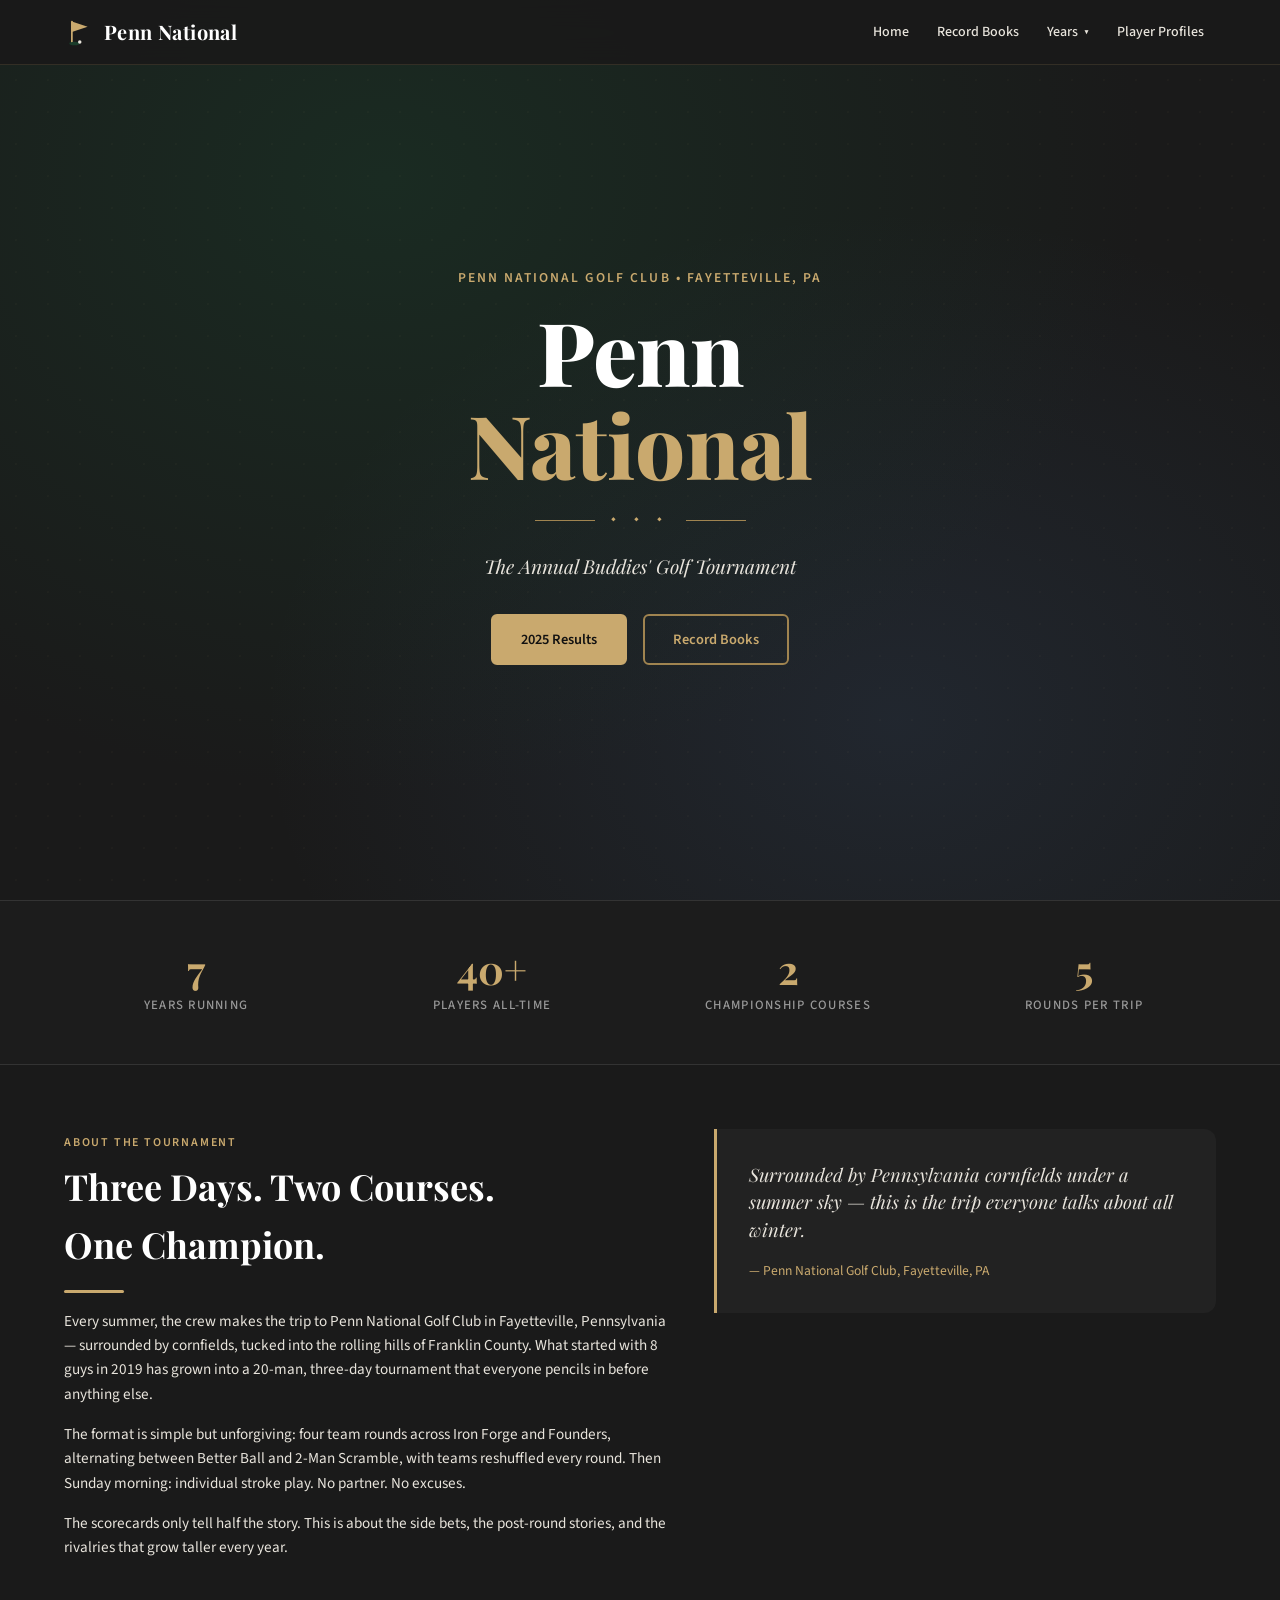
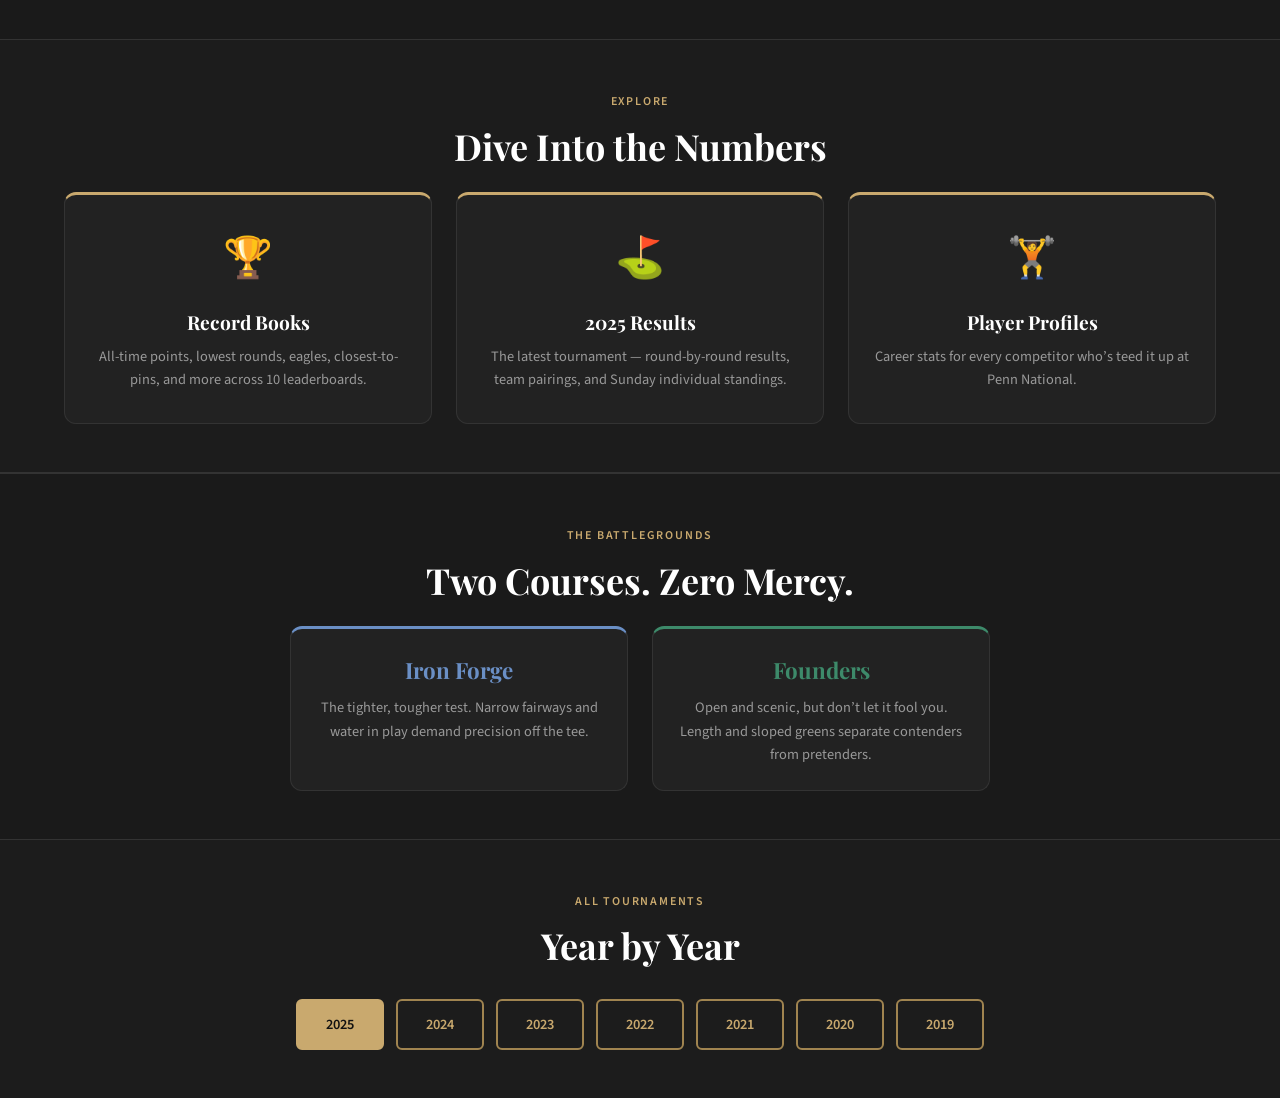
==== golf-tournament/index.html @ bc7e98aa "Initial commit: Penn National Golf Tournament site Complete static site with dark luxury design feat" ====
<!DOCTYPE html>
<html lang="en">
<head>
  <meta charset="UTF-8">
  <meta name="viewport" content="width=device-width, initial-scale=1.0">
  <meta name="description" content="Penn National Golf Tournament — An annual buddies' golf trip at Penn National Golf Club in Fayetteville, PA.">
  <title>Penn National Golf Tournament</title>
  <link rel="stylesheet" href="styles.css">
</head>
<body>

  <div id="nav-placeholder"></div>
  <script src="shared.js"></script>

  <main>

    <!-- ═══ Hero ═══ -->
    <section class="hero" aria-label="Tournament welcome">
      <div class="hero-content">
        <p class="hero-eyebrow">Penn National Golf Club &bull; Fayetteville, PA</p>
        <h1>Penn<br><span>National</span></h1>
        <div class="hero-divider" aria-hidden="true">
          <span class="hero-divider-line"></span>
          <span class="hero-diamond">&#9670; &#9670; &#9670;</span>
          <span class="hero-divider-line"></span>
        </div>
        <p class="hero-tagline">The Annual Buddies' Golf Tournament</p>
        <div class="hero-cta">
          <a href="2025.html" class="btn btn-gold">2025 Results</a>
          <a href="record-books.html" class="btn btn-outline">Record Books</a>
        </div>
      </div>
    </section>

    <!-- ═══ Stats Strip ═══ -->
    <section class="stats-strip" aria-label="Tournament statistics">
      <div class="container">
        <div class="stats-grid">
          <div class="stat-item animate-on-scroll">
            <div class="stat-number">7</div>
            <div class="stat-label">Years Running</div>
          </div>
          <div class="stat-item animate-on-scroll" style="transition-delay:0.1s">
            <div class="stat-number">40+</div>
            <div class="stat-label">Players All-Time</div>
          </div>
          <div class="stat-item animate-on-scroll" style="transition-delay:0.2s">
            <div class="stat-number">2</div>
            <div class="stat-label">Championship Courses</div>
          </div>
          <div class="stat-item animate-on-scroll" style="transition-delay:0.3s">
            <div class="stat-number">5</div>
            <div class="stat-label">Rounds Per Trip</div>
          </div>
        </div>
      </div>
    </section>

    <!-- ═══ About ═══ -->
    <section class="about-section" aria-labelledby="about-heading">
      <div class="container">
        <div class="about-inner animate-on-scroll">
          <div class="about-body">
            <span class="section-label">About the Tournament</span>
            <h2 class="section-title" id="about-heading">Three Days. Two Courses.<br>One Champion.</h2>
            <div class="gold-rule"></div>
            <p>
              Every summer, the crew makes the trip to Penn National Golf Club in Fayetteville,
              Pennsylvania &mdash; surrounded by cornfields, tucked into the rolling hills of Franklin County.
              What started with 8 guys in 2019 has grown into a 20-man, three-day tournament that
              everyone pencils in before anything else.
            </p>
            <p>
              The format is simple but unforgiving: four team rounds across Iron Forge and Founders,
              alternating between Better Ball and 2-Man Scramble, with teams reshuffled every round.
              Then Sunday morning: individual stroke play. No partner. No excuses.
            </p>
            <p>
              The scorecards only tell half the story. This is about the side bets, the post-round
              stories, and the rivalries that grow taller every year.
            </p>
          </div>
          <div class="about-visual">
            <div class="pull-quote">
              <blockquote>
                Surrounded by Pennsylvania cornfields under a summer sky &mdash; this is the trip everyone talks about all winter.
              </blockquote>
              <cite>&#8212; Penn National Golf Club, Fayetteville, PA</cite>
            </div>
          </div>
        </div>
      </div>
    </section>

    <!-- ═══ Quick Links ═══ -->
    <section class="section" style="background:var(--dark-1);border-top:1px solid var(--dark-4);border-bottom:1px solid var(--dark-4)">
      <div class="container" style="text-align:center">
        <span class="section-label">Explore</span>
        <h2 class="section-title">Dive Into the Numbers</h2>
        <div class="feature-grid">
          <a href="record-books.html" class="feature-card" style="text-decoration:none;color:inherit">
            <div class="feature-card-icon">&#127942;</div>
            <h3>Record Books</h3>
            <p>All-time points, lowest rounds, eagles, closest-to-pins, and more across 10 leaderboards.</p>
          </a>
          <a href="2025.html" class="feature-card" style="text-decoration:none;color:inherit">
            <div class="feature-card-icon">&#9971;</div>
            <h3>2025 Results</h3>
            <p>The latest tournament &mdash; round-by-round results, team pairings, and Sunday individual standings.</p>
          </a>
          <a href="players.html" class="feature-card" style="text-decoration:none;color:inherit">
            <div class="feature-card-icon">&#127947;</div>
            <h3>Player Profiles</h3>
            <p>Career stats for every competitor who&rsquo;s teed it up at Penn National.</p>
          </a>
        </div>
      </div>
    </section>

    <!-- ═══ Courses ═══ -->
    <section class="section">
      <div class="container" style="text-align:center">
        <span class="section-label">The Battlegrounds</span>
        <h2 class="section-title">Two Courses. Zero Mercy.</h2>
        <div class="feature-grid" style="max-width:700px;margin:0 auto">
          <div class="card animate-on-scroll" style="border-top:3px solid var(--iron-forge-light);text-align:center">
            <h3 style="font-family:var(--font-display);font-size:1.4rem;color:var(--iron-forge-light);margin-bottom:0.5rem">Iron Forge</h3>
            <p style="color:var(--gray);font-size:0.9rem">The tighter, tougher test. Narrow fairways and water in play demand precision off the tee.</p>
          </div>
          <div class="card animate-on-scroll" style="transition-delay:0.1s;border-top:3px solid var(--founders-light);text-align:center">
            <h3 style="font-family:var(--font-display);font-size:1.4rem;color:var(--founders-light);margin-bottom:0.5rem">Founders</h3>
            <p style="color:var(--gray);font-size:0.9rem">Open and scenic, but don&rsquo;t let it fool you. Length and sloped greens separate contenders from pretenders.</p>
          </div>
        </div>
      </div>
    </section>

    <!-- ═══ Past Years ═══ -->
    <section class="section" style="background:var(--dark-1);border-top:1px solid var(--dark-4)">
      <div class="container" style="text-align:center">
        <span class="section-label">All Tournaments</span>
        <h2 class="section-title">Year by Year</h2>
        <div style="display:flex;flex-wrap:wrap;gap:0.75rem;justify-content:center;margin-top:1.5rem">
          <a href="2025.html" class="btn btn-gold">2025</a>
          <a href="2024.html" class="btn btn-outline">2024</a>
          <a href="2023.html" class="btn btn-outline">2023</a>
          <a href="2022.html" class="btn btn-outline">2022</a>
          <a href="2021.html" class="btn btn-outline">2021</a>
          <a href="2020.html" class="btn btn-outline">2020</a>
          <a href="2019.html" class="btn btn-outline">2019</a>
        </div>
      </div>
    </section>

  </main>

  <div id="footer-placeholder"></div>

</body>
</html>
---- golf-tournament/styles.css ----
/* ═══════════════════════════════════════════════════════════════════════════
   Penn National Golf Tournament — styles.css
   Design: Sports leaderboard meets poker night energy
   ═══════════════════════════════════════════════════════════════════════════ */

/* ── Google Fonts ─────────────────────────────────────────────────────────── */
@import url('https://fonts.googleapis.com/css2?family=Playfair+Display:ital,wght@0,400;0,600;0,700;0,800;1,400&family=Source+Sans+3:wght@300;400;500;600;700&display=swap');

/* ── CSS Custom Properties ────────────────────────────────────────────────── */
:root {
  /* Base palette */
  --black:         #111111;
  --dark-bg:       #1a1a1a;
  --dark-1:        #1c1c1c;
  --dark-2:        #222222;
  --dark-3:        #2a2a2a;
  --dark-4:        #333333;
  --dark-green:    #1a3c2a;
  --green-accent:  #2d5a3f;

  /* Gold / Amber accent */
  --gold:          #c9a96e;
  --gold-bright:   #dbbf8a;
  --gold-dim:      #a08450;
  --gold-pale:     #f0e4cc;

  /* Course colors */
  --founders:      #2d6a4f;
  --founders-light:#3d8a6a;
  --iron-forge:    #4a6fa5;
  --iron-forge-light:#6a8fc5;

  /* Text */
  --white:         #ffffff;
  --off-white:     #e8e4dc;
  --gray:          #999999;
  --gray-mid:      #777777;
  --gray-dark:     #555555;

  /* Rank badges */
  --rank-gold:     linear-gradient(135deg, #d4a437, #f5d575, #c9a96e);
  --rank-silver:   linear-gradient(135deg, #a0a0a0, #d0d0d0, #b0b0b0);
  --rank-bronze:   linear-gradient(135deg, #a0623a, #cd7f32, #b8733a);

  /* Scores */
  --score-good:    #4ade80;
  --score-bad:     #f87171;
  --score-even:    #facc15;

  /* Typography */
  --font-display:  'Playfair Display', Georgia, serif;
  --font-body:     'Source Sans 3', 'Source Sans Pro', system-ui, sans-serif;

  /* Layout */
  --max-width:     1200px;
  --radius:        6px;
  --radius-lg:     12px;
}

/* ── Reset & Base ─────────────────────────────────────────────────────────── */
*, *::before, *::after { box-sizing: border-box; margin: 0; padding: 0; }

html {
  scroll-behavior: smooth;
  -webkit-font-smoothing: antialiased;
  -moz-osx-font-smoothing: grayscale;
}

body {
  font-family: var(--font-body);
  font-weight: 400;
  font-size: 16px;
  line-height: 1.6;
  color: var(--off-white);
  background: var(--dark-bg);
}

a { color: var(--gold); text-decoration: none; transition: color 0.2s; }
a:hover { color: var(--gold-bright); }

img { max-width: 100%; display: block; }

/* ── Layout ───────────────────────────────────────────────────────────────── */
.container {
  max-width: var(--max-width);
  margin: 0 auto;
  padding: 0 1.5rem;
}

main { min-height: 100vh; }

/* ── Navigation ───────────────────────────────────────────────────────────── */
#site-header {
  position: fixed;
  top: 0; left: 0; right: 0;
  z-index: 1000;
  background: rgba(26, 26, 26, 0.95);
  backdrop-filter: blur(16px);
  -webkit-backdrop-filter: blur(16px);
  border-bottom: 1px solid rgba(201, 169, 110, 0.15);
  transition: background 0.3s, border-color 0.3s;
}

.nav-inner {
  max-width: var(--max-width);
  margin: 0 auto;
  padding: 0 1.5rem;
  display: flex;
  align-items: center;
  justify-content: space-between;
  height: 64px;
}

.nav-brand {
  display: flex;
  align-items: center;
  gap: 0.75rem;
  color: var(--white);
  text-decoration: none;
  font-family: var(--font-display);
  font-weight: 700;
  font-size: 1.25rem;
  letter-spacing: 0.02em;
}

.nav-brand-flag {
  width: 28px;
  height: 28px;
  flex-shrink: 0;
}

.nav-links {
  display: flex;
  align-items: center;
  gap: 0.25rem;
}

.nav-links a {
  color: var(--off-white);
  font-size: 0.875rem;
  font-weight: 500;
  padding: 0.5rem 0.75rem;
  border-radius: var(--radius);
  transition: color 0.2s, background 0.2s;
  white-space: nowrap;
}

.nav-links a:hover,
.nav-links a.active {
  color: var(--gold);
  background: rgba(201, 169, 110, 0.08);
}

/* Year dropdown */
.nav-dropdown {
  position: relative;
}

.nav-dropdown-btn {
  background: none;
  border: none;
  color: var(--off-white);
  font-family: var(--font-body);
  font-size: 0.875rem;
  font-weight: 500;
  padding: 0.5rem 0.75rem;
  border-radius: var(--radius);
  cursor: pointer;
  transition: color 0.2s, background 0.2s;
  display: flex;
  align-items: center;
  gap: 0.35rem;
}

.nav-dropdown-btn:hover,
.nav-dropdown.open .nav-dropdown-btn {
  color: var(--gold);
  background: rgba(201, 169, 110, 0.08);
}

.nav-dropdown-arrow {
  font-size: 0.6em;
  transition: transform 0.2s;
}

.nav-dropdown.open .nav-dropdown-arrow {
  transform: rotate(180deg);
}

.nav-dropdown-menu {
  display: none;
  position: absolute;
  top: calc(100% + 4px);
  left: 0;
  background: var(--dark-2);
  border: 1px solid rgba(201, 169, 110, 0.15);
  border-radius: var(--radius);
  padding: 0.25rem;
  min-width: 120px;
  box-shadow: 0 8px 24px rgba(0, 0, 0, 0.4);
}

.nav-dropdown.open .nav-dropdown-menu {
  display: block;
}

.nav-dropdown-menu a {
  display: block;
  padding: 0.4rem 0.75rem;
  font-size: 0.85rem;
  border-radius: 4px;
  color: var(--off-white);
}

.nav-dropdown-menu a:hover {
  background: rgba(201, 169, 110, 0.1);
  color: var(--gold);
}

/* Mobile hamburger */
.nav-toggle {
  display: none;
  background: none;
  border: none;
  color: var(--off-white);
  font-size: 1.5rem;
  cursor: pointer;
  padding: 0.25rem;
}

/* ── Footer ───────────────────────────────────────────────────────────────── */
#site-footer {
  background: var(--dark-1);
  border-top: 1px solid rgba(201, 169, 110, 0.12);
  padding: 2rem 0;
  text-align: center;
  color: var(--gray);
  font-size: 0.85rem;
}

/* ── Page Header ──────────────────────────────────────────────────────────── */
.page-header {
  padding: 7rem 0 3rem;
  background: linear-gradient(180deg, var(--dark-green) 0%, var(--dark-bg) 100%);
  text-align: center;
}

.page-header .section-label {
  color: var(--gold);
  font-family: var(--font-body);
  font-size: 0.8rem;
  font-weight: 600;
  text-transform: uppercase;
  letter-spacing: 0.15em;
  margin-bottom: 0.5rem;
  display: block;
}

.page-header h1 {
  font-family: var(--font-display);
  font-size: clamp(2rem, 5vw, 3rem);
  font-weight: 700;
  color: var(--white);
  margin-bottom: 0.5rem;
}

.page-header .page-subtitle {
  color: var(--gray);
  font-size: 1rem;
}

/* ── Section Utilities ────────────────────────────────────────────────────── */
.section-label {
  color: var(--gold);
  font-family: var(--font-body);
  font-size: 0.75rem;
  font-weight: 600;
  text-transform: uppercase;
  letter-spacing: 0.15em;
}

.section-title {
  font-family: var(--font-display);
  font-size: clamp(1.5rem, 3vw, 2.25rem);
  font-weight: 700;
  color: var(--white);
  margin: 0.25rem 0 1rem;
}

.gold-rule {
  width: 60px;
  height: 3px;
  background: var(--gold);
  margin: 1rem 0;
  border-radius: 2px;
}

/* ── Tabs ─────────────────────────────────────────────────────────────────── */
.tab-bar {
  display: flex;
  gap: 0.25rem;
  overflow-x: auto;
  padding-bottom: 0.5rem;
  margin-bottom: 2rem;
  border-bottom: 1px solid var(--dark-4);
  -webkit-overflow-scrolling: touch;
}

.tab-btn {
  background: none;
  border: none;
  color: var(--gray);
  font-family: var(--font-body);
  font-size: 0.85rem;
  font-weight: 500;
  padding: 0.6rem 1rem;
  border-radius: var(--radius) var(--radius) 0 0;
  cursor: pointer;
  white-space: nowrap;
  border-bottom: 2px solid transparent;
  transition: color 0.2s, border-color 0.2s, background 0.2s;
}

.tab-btn:hover {
  color: var(--off-white);
  background: rgba(255, 255, 255, 0.03);
}

.tab-btn.active {
  color: var(--gold);
  border-bottom-color: var(--gold);
  background: rgba(201, 169, 110, 0.06);
}

.tab-panel { display: none; }
.tab-panel.active { display: block; }

/* ── Round Tabs (year pages) ──────────────────────────────────────────────── */
.round-tabs {
  display: flex;
  gap: 0.5rem;
  flex-wrap: wrap;
  margin-bottom: 1.5rem;
}

.round-tab-btn {
  background: var(--dark-3);
  border: 1px solid var(--dark-4);
  color: var(--off-white);
  font-family: var(--font-body);
  font-size: 0.8rem;
  font-weight: 500;
  padding: 0.5rem 1rem;
  border-radius: var(--radius);
  cursor: pointer;
  transition: all 0.2s;
}

.round-tab-btn:hover {
  border-color: var(--gold-dim);
  color: var(--gold);
}

.round-tab-btn.active {
  background: var(--gold);
  color: var(--black);
  border-color: var(--gold);
  font-weight: 600;
}

.round-panel { display: none; }
.round-panel.active { display: block; }

/* ── Data Tables ──────────────────────────────────────────────────────────── */
.data-table-wrap {
  overflow-x: auto;
  -webkit-overflow-scrolling: touch;
  margin-bottom: 2rem;
  border-radius: var(--radius-lg);
  border: 1px solid var(--dark-4);
}

.data-table {
  width: 100%;
  border-collapse: collapse;
  font-size: 0.9rem;
}

.data-table thead {
  background: var(--dark-3);
  position: sticky;
  top: 0;
  z-index: 2;
}

.data-table th {
  padding: 0.75rem 1rem;
  text-align: left;
  font-weight: 600;
  font-size: 0.75rem;
  text-transform: uppercase;
  letter-spacing: 0.08em;
  color: var(--gold);
  border-bottom: 2px solid var(--gold-dim);
  white-space: nowrap;
  cursor: default;
}

.data-table th.sortable {
  cursor: pointer;
  user-select: none;
}

.data-table th.sortable:hover {
  color: var(--gold-bright);
}

.data-table th .sort-arrow {
  margin-left: 0.25rem;
  font-size: 0.65em;
  opacity: 0.4;
}

.data-table th.sort-asc .sort-arrow,
.data-table th.sort-desc .sort-arrow {
  opacity: 1;
}

.data-table td {
  padding: 0.6rem 1rem;
  border-bottom: 1px solid rgba(255, 255, 255, 0.04);
  white-space: nowrap;
}

.data-table tbody tr {
  transition: background 0.15s;
}

.data-table tbody tr:hover {
  background: rgba(201, 169, 110, 0.04);
}

.data-table tbody tr:nth-child(even) {
  background: rgba(255, 255, 255, 0.015);
}

.data-table tbody tr:nth-child(even):hover {
  background: rgba(201, 169, 110, 0.06);
}

/* Right-align numeric columns */
.data-table .col-num {
  text-align: right;
  font-variant-numeric: tabular-nums;
}

/* ── Rank Badges ──────────────────────────────────────────────────────────── */
.rank-badge {
  display: inline-flex;
  align-items: center;
  justify-content: center;
  width: 28px;
  height: 28px;
  border-radius: 50%;
  font-size: 0.75rem;
  font-weight: 700;
  color: var(--black);
}

.rank-1 { background: var(--rank-gold); }
.rank-2 { background: var(--rank-silver); }
.rank-3 { background: var(--rank-bronze); color: var(--white); }

.rank-other {
  background: var(--dark-4);
  color: var(--gray);
  font-weight: 500;
}

/* ── Score Colors ─────────────────────────────────────────────────────────── */
.score-good { color: var(--score-good); font-weight: 600; }
.score-bad  { color: var(--score-bad); }
.score-even { color: var(--score-even); }

/* ── Place Badges ─────────────────────────────────────────────────────────── */
.place-badge {
  display: inline-block;
  padding: 0.15rem 0.5rem;
  border-radius: 3px;
  font-size: 0.75rem;
  font-weight: 700;
}

.place-1st { background: rgba(212, 164, 55, 0.2); color: #f5d575; }
.place-2nd { background: rgba(160, 160, 160, 0.2); color: #d0d0d0; }
.place-3rd { background: rgba(205, 127, 50, 0.2); color: #cd7f32; }
.place-other { color: var(--gray); font-weight: 400; }

/* ── Course Badges ────────────────────────────────────────────────────────── */
.course-badge {
  display: inline-block;
  padding: 0.15rem 0.5rem;
  border-radius: 3px;
  font-size: 0.7rem;
  font-weight: 600;
  text-transform: uppercase;
  letter-spacing: 0.05em;
}

.course-founders {
  background: rgba(45, 106, 79, 0.2);
  color: var(--founders-light);
}

.course-forge {
  background: rgba(74, 111, 165, 0.2);
  color: var(--iron-forge-light);
}

/* ── Record Book Leaderboard List ─────────────────────────────────────────── */
.record-list {
  list-style: none;
  counter-reset: record-rank;
}

.record-list li {
  counter-increment: record-rank;
  display: flex;
  align-items: center;
  gap: 1rem;
  padding: 0.65rem 1rem;
  border-bottom: 1px solid rgba(255, 255, 255, 0.04);
  font-size: 0.9rem;
  transition: background 0.15s;
}

.record-list li:hover {
  background: rgba(201, 169, 110, 0.04);
}

.record-list li::before {
  content: counter(record-rank);
  display: inline-flex;
  align-items: center;
  justify-content: center;
  width: 28px;
  height: 28px;
  border-radius: 50%;
  font-size: 0.75rem;
  font-weight: 700;
  flex-shrink: 0;
  background: var(--dark-4);
  color: var(--gray);
}

.record-list li:nth-child(1)::before { background: var(--rank-gold); color: var(--black); }
.record-list li:nth-child(2)::before { background: var(--rank-silver); color: var(--black); }
.record-list li:nth-child(3)::before { background: var(--rank-bronze); color: var(--white); }

.record-list .record-score {
  font-family: var(--font-display);
  font-weight: 700;
  font-size: 1.1rem;
  color: var(--gold);
  min-width: 40px;
}

.record-list .record-detail {
  color: var(--gray);
  font-size: 0.82rem;
}

/* ── Cards ────────────────────────────────────────────────────────────────── */
.card {
  background: var(--dark-2);
  border: 1px solid var(--dark-4);
  border-radius: var(--radius-lg);
  padding: 1.5rem;
  transition: border-color 0.2s, transform 0.2s, box-shadow 0.2s;
}

.card:hover {
  border-color: rgba(201, 169, 110, 0.25);
  transform: translateY(-2px);
  box-shadow: 0 8px 24px rgba(0, 0, 0, 0.3);
}

/* ── Player Cards ─────────────────────────────────────────────────────────── */
.player-grid {
  display: grid;
  grid-template-columns: repeat(auto-fill, minmax(300px, 1fr));
  gap: 1.25rem;
}

.player-card {
  background: var(--dark-2);
  border: 1px solid var(--dark-4);
  border-radius: var(--radius-lg);
  overflow: hidden;
  transition: border-color 0.2s, box-shadow 0.2s;
}

.player-card:hover {
  border-color: rgba(201, 169, 110, 0.2);
}

.player-card-header {
  background: var(--dark-3);
  padding: 1rem 1.25rem;
  display: flex;
  align-items: center;
  justify-content: space-between;
  border-bottom: 1px solid var(--dark-4);
}

.player-card-name {
  font-family: var(--font-display);
  font-weight: 700;
  font-size: 1.15rem;
  color: var(--white);
}

.player-card-years {
  font-size: 0.75rem;
  color: var(--gold);
  font-weight: 600;
}

.player-card-stats {
  padding: 1rem 1.25rem;
  display: grid;
  grid-template-columns: 1fr 1fr;
  gap: 0.75rem;
}

.player-stat {
  display: flex;
  flex-direction: column;
}

.player-stat-label {
  font-size: 0.7rem;
  text-transform: uppercase;
  letter-spacing: 0.1em;
  color: var(--gray);
  margin-bottom: 0.15rem;
}

.player-stat-value {
  font-family: var(--font-display);
  font-weight: 700;
  font-size: 1.1rem;
  color: var(--gold);
}

.player-card-detail {
  display: none;
  padding: 0 1.25rem 1.25rem;
  border-top: 1px solid var(--dark-4);
}

.player-card.expanded .player-card-detail {
  display: block;
  padding-top: 1rem;
}

.player-card-toggle {
  display: block;
  width: 100%;
  padding: 0.6rem;
  background: none;
  border: none;
  border-top: 1px solid var(--dark-4);
  color: var(--gold);
  font-family: var(--font-body);
  font-size: 0.8rem;
  font-weight: 500;
  cursor: pointer;
  transition: background 0.2s;
}

.player-card-toggle:hover {
  background: rgba(201, 169, 110, 0.06);
}

/* ── Closest-to-Pin / Awards Section ──────────────────────────────────────── */
.awards-section {
  margin-top: 2rem;
}

.awards-grid {
  display: grid;
  grid-template-columns: repeat(auto-fill, minmax(280px, 1fr));
  gap: 1rem;
}

.award-card {
  background: var(--dark-3);
  border: 1px solid var(--dark-4);
  border-radius: var(--radius);
  padding: 1rem 1.25rem;
  border-left: 3px solid var(--gold);
}

.award-card-label {
  font-size: 0.72rem;
  text-transform: uppercase;
  letter-spacing: 0.1em;
  color: var(--gray);
  margin-bottom: 0.25rem;
}

.award-card-winner {
  font-family: var(--font-display);
  font-weight: 700;
  font-size: 1.1rem;
  color: var(--white);
}

/* ── Team Lineups ─────────────────────────────────────────────────────────── */
.lineup-table {
  font-size: 0.82rem;
}

.lineup-table th {
  font-size: 0.7rem;
}

.lineup-table td {
  padding: 0.5rem 0.75rem;
}

/* ── Section Spacing ──────────────────────────────────────────────────────── */
.section {
  padding: 3rem 0;
}

.section + .section {
  border-top: 1px solid var(--dark-4);
}

/* ── Round Info Header ────────────────────────────────────────────────────── */
.round-info {
  display: flex;
  flex-wrap: wrap;
  gap: 0.75rem;
  align-items: center;
  margin-bottom: 1.5rem;
  padding: 1rem 1.25rem;
  background: var(--dark-3);
  border-radius: var(--radius);
  border-left: 3px solid var(--gold);
}

.round-info-item {
  font-size: 0.85rem;
  color: var(--off-white);
}

.round-info-item strong {
  color: var(--gold);
}

.round-info-divider {
  color: var(--dark-4);
}

/* ── Hero (index.html) ────────────────────────────────────────────────────── */
.hero {
  min-height: 100vh;
  display: flex;
  align-items: center;
  justify-content: center;
  text-align: center;
  padding: 6rem 2rem 4rem;
  background:
    radial-gradient(ellipse at 30% 20%, rgba(26, 60, 42, 0.5) 0%, transparent 60%),
    radial-gradient(ellipse at 70% 80%, rgba(74, 111, 165, 0.15) 0%, transparent 50%),
    var(--dark-bg);
  position: relative;
}

.hero::before {
  content: '';
  position: absolute;
  inset: 0;
  background: radial-gradient(circle, rgba(201, 169, 110, 0.03) 1px, transparent 1px);
  background-size: 32px 32px;
  pointer-events: none;
}

.hero-content {
  position: relative;
  z-index: 1;
  max-width: 700px;
}

.hero-eyebrow {
  color: var(--gold);
  font-size: 0.85rem;
  font-weight: 600;
  text-transform: uppercase;
  letter-spacing: 0.15em;
  margin-bottom: 1rem;
  opacity: 0;
  animation: fadeUp 0.6s 0.1s forwards;
}

.hero h1 {
  font-family: var(--font-display);
  font-size: clamp(3rem, 8vw, 5.5rem);
  font-weight: 800;
  color: var(--white);
  line-height: 1.05;
  margin-bottom: 1rem;
  opacity: 0;
  animation: fadeUp 0.6s 0.25s forwards;
}

.hero h1 span {
  color: var(--gold);
}

.hero-divider {
  display: flex;
  align-items: center;
  justify-content: center;
  gap: 1rem;
  margin: 1.5rem 0;
  opacity: 0;
  animation: fadeUp 0.6s 0.4s forwards;
}

.hero-divider-line {
  width: 60px;
  height: 1px;
  background: var(--gold-dim);
}

.hero-diamond {
  color: var(--gold);
  font-size: 0.5rem;
  letter-spacing: 0.5rem;
}

.hero-tagline {
  font-family: var(--font-display);
  font-style: italic;
  font-size: 1.2rem;
  color: var(--off-white);
  margin-bottom: 2rem;
  opacity: 0;
  animation: fadeUp 0.6s 0.55s forwards;
}

.hero-cta {
  display: flex;
  gap: 1rem;
  justify-content: center;
  flex-wrap: wrap;
  opacity: 0;
  animation: fadeUp 0.6s 0.7s forwards;
}

/* ── Buttons ──────────────────────────────────────────────────────────────── */
.btn {
  display: inline-flex;
  align-items: center;
  justify-content: center;
  padding: 0.75rem 1.75rem;
  font-family: var(--font-body);
  font-size: 0.9rem;
  font-weight: 600;
  border-radius: var(--radius);
  border: 2px solid transparent;
  cursor: pointer;
  transition: all 0.25s;
  text-decoration: none;
}

.btn-gold {
  background: var(--gold);
  color: var(--black);
  border-color: var(--gold);
}

.btn-gold:hover {
  background: var(--gold-bright);
  border-color: var(--gold-bright);
  color: var(--black);
  transform: translateY(-1px);
}

.btn-outline {
  background: transparent;
  color: var(--gold);
  border-color: var(--gold-dim);
}

.btn-outline:hover {
  background: rgba(201, 169, 110, 0.1);
  border-color: var(--gold);
  color: var(--gold-bright);
}

/* ── Stats Strip ──────────────────────────────────────────────────────────── */
.stats-strip {
  background: var(--dark-1);
  border-top: 1px solid var(--dark-4);
  border-bottom: 1px solid var(--dark-4);
  padding: 3rem 0;
}

.stats-grid {
  display: grid;
  grid-template-columns: repeat(4, 1fr);
  gap: 2rem;
  text-align: center;
}

.stat-number {
  font-family: var(--font-display);
  font-size: 2.5rem;
  font-weight: 700;
  color: var(--gold);
  line-height: 1;
}

.stat-label {
  color: var(--gray);
  font-size: 0.8rem;
  font-weight: 500;
  text-transform: uppercase;
  letter-spacing: 0.1em;
  margin-top: 0.4rem;
}

/* ── Feature Cards (index) ────────────────────────────────────────────────── */
.feature-grid {
  display: grid;
  grid-template-columns: repeat(auto-fit, minmax(280px, 1fr));
  gap: 1.5rem;
}

.feature-card {
  background: var(--dark-2);
  border: 1px solid var(--dark-4);
  border-top: 3px solid var(--gold);
  border-radius: var(--radius-lg);
  padding: 2rem 1.5rem;
  text-align: center;
  transition: transform 0.2s, box-shadow 0.2s;
}

.feature-card:hover {
  transform: translateY(-3px);
  box-shadow: 0 8px 24px rgba(0, 0, 0, 0.3);
}

.feature-card-icon {
  font-size: 2.5rem;
  margin-bottom: 1rem;
}

.feature-card h3 {
  font-family: var(--font-display);
  font-size: 1.2rem;
  font-weight: 700;
  color: var(--white);
  margin-bottom: 0.5rem;
}

.feature-card p {
  color: var(--gray);
  font-size: 0.9rem;
}

/* ── About Section ────────────────────────────────────────────────────────── */
.about-section {
  padding: 4rem 0;
}

.about-inner {
  display: grid;
  grid-template-columns: 1.2fr 1fr;
  gap: 3rem;
  align-items: start;
}

.about-body p {
  color: var(--off-white);
  margin-bottom: 1rem;
  font-size: 0.95rem;
}

.pull-quote {
  background: var(--dark-2);
  border-left: 3px solid var(--gold);
  border-radius: 0 var(--radius-lg) var(--radius-lg) 0;
  padding: 2rem;
}

.pull-quote blockquote {
  font-family: var(--font-display);
  font-style: italic;
  font-size: 1.15rem;
  color: var(--off-white);
  line-height: 1.5;
}

.pull-quote cite {
  display: block;
  margin-top: 1rem;
  color: var(--gold);
  font-size: 0.85rem;
  font-style: normal;
}

/* ── Footnotes ────────────────────────────────────────────────────────────── */
.footnote {
  margin-top: 1rem;
  padding: 0.75rem 1rem;
  background: var(--dark-3);
  border-radius: var(--radius);
  font-size: 0.8rem;
  color: var(--gray);
  border-left: 2px solid var(--gold-dim);
}

/* ── Empty State ──────────────────────────────────────────────────────────── */
.empty-state {
  text-align: center;
  padding: 3rem 2rem;
  color: var(--gray);
}

/* ── Sunday Stableford note ───────────────────────────────────────────────── */
.stableford-note {
  color: var(--gray);
  font-size: 0.85rem;
  font-style: italic;
  margin-bottom: 1rem;
}

/* ── Animations ───────────────────────────────────────────────────────────── */
@keyframes fadeUp {
  from { opacity: 0; transform: translateY(20px); }
  to   { opacity: 1; transform: translateY(0); }
}

@keyframes fadeIn {
  from { opacity: 0; }
  to   { opacity: 1; }
}

.animate-on-scroll {
  opacity: 0;
  transform: translateY(20px);
  transition: opacity 0.5s ease, transform 0.5s ease;
}

.animate-on-scroll.visible {
  opacity: 1;
  transform: translateY(0);
}

/* ── Responsive ───────────────────────────────────────────────────────────── */
@media (max-width: 900px) {
  .stats-grid { grid-template-columns: repeat(2, 1fr); }
  .about-inner { grid-template-columns: 1fr; }
  .player-grid { grid-template-columns: repeat(auto-fill, minmax(260px, 1fr)); }
  .awards-grid { grid-template-columns: 1fr; }
}

@media (max-width: 768px) {
  .nav-links {
    display: none;
    position: absolute;
    top: 64px;
    left: 0; right: 0;
    background: var(--dark-2);
    border-bottom: 1px solid var(--dark-4);
    flex-direction: column;
    padding: 0.5rem;
  }

  .nav-links.open {
    display: flex;
  }

  .nav-toggle {
    display: block;
  }

  .nav-dropdown-menu {
    position: static;
    box-shadow: none;
    border: none;
    background: rgba(255, 255, 255, 0.03);
    margin-top: 0.25rem;
  }

  .nav-dropdown.open .nav-dropdown-menu {
    display: block;
  }

  .tab-bar {
    gap: 0;
  }

  .tab-btn {
    font-size: 0.75rem;
    padding: 0.5rem 0.65rem;
  }

  .data-table { font-size: 0.8rem; }
  .data-table th, .data-table td { padding: 0.5rem 0.6rem; }

  .page-header { padding: 6rem 0 2rem; }

  /* Scroll hint shadow on right edge of table wrappers */
  .data-table-wrap {
    position: relative;
  }
  .data-table-wrap::after {
    content: '';
    position: absolute;
    top: 0; right: 0; bottom: 0;
    width: 24px;
    background: linear-gradient(to right, transparent, rgba(26, 26, 26, 0.8));
    pointer-events: none;
    border-radius: 0 var(--radius-lg) var(--radius-lg) 0;
  }

  /* Round info bar: stack on small screens */
  .round-info {
    flex-direction: column;
    gap: 0.35rem;
    align-items: flex-start;
  }

  .round-info-divider {
    display: none;
  }

  /* Record list items: allow text wrapping */
  .record-list li {
    flex-wrap: wrap;
    gap: 0.5rem;
  }

  .record-list li > span {
    white-space: normal;
    word-break: break-word;
  }

  /* About section pull quote */
  .pull-quote {
    padding: 1.25rem;
  }

  .pull-quote blockquote {
    font-size: 1rem;
  }
}

@media (max-width: 600px) {
  .stats-grid { grid-template-columns: 1fr 1fr; gap: 1.25rem; }
  .feature-grid { grid-template-columns: 1fr; }
  .player-grid { grid-template-columns: 1fr; }
  .hero h1 { font-size: 2.75rem; }
  .round-tabs { gap: 0.35rem; }
  .round-tab-btn { font-size: 0.72rem; padding: 0.4rem 0.7rem; }

  .container { padding: 0 1rem; }
  .section { padding: 2rem 0; }
  .about-section { padding: 2.5rem 0; }
  .section-title { font-size: 1.35rem; }

  /* Tighter table cells */
  .data-table th, .data-table td { padding: 0.4rem 0.5rem; }
  .data-table { font-size: 0.75rem; }

  /* Smaller rank badges */
  .rank-badge { width: 24px; height: 24px; font-size: 0.65rem; }

  /* Lineup table even tighter */
  .lineup-table td { padding: 0.35rem 0.5rem; font-size: 0.72rem; }
  .lineup-table th { font-size: 0.6rem; }

  /* Award cards tighter */
  .award-card { padding: 0.75rem 1rem; }
  .award-card-winner { font-size: 1rem; }
}

/* ── Print ────────────────────────────────────────────────────────────────── */
@media print {
  #site-header, #site-footer, .nav-toggle, .tab-bar, .round-tabs, .btn { display: none; }
  body { background: #fff; color: #000; }
  .data-table th { color: #333; border-bottom-color: #333; }
  .data-table td { border-bottom-color: #ccc; }
  .page-header { background: none; padding: 1rem 0; }
}
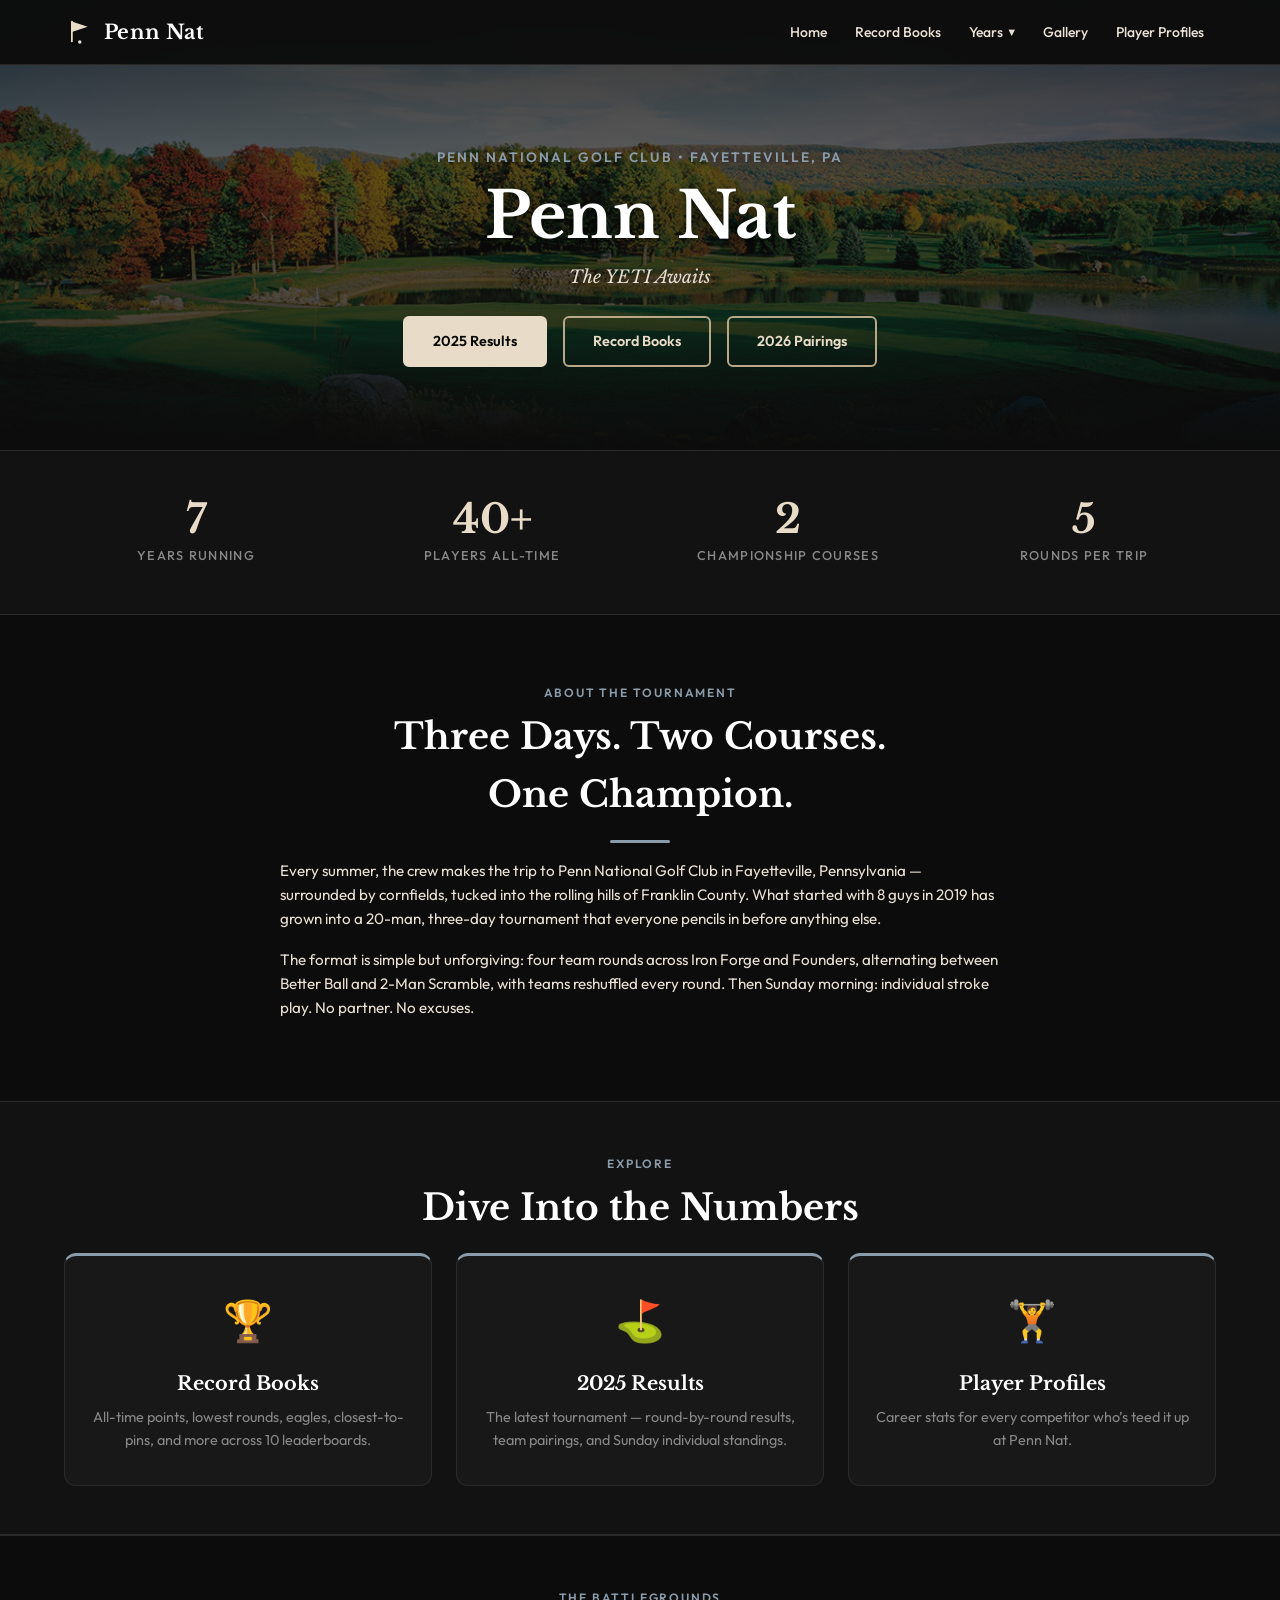
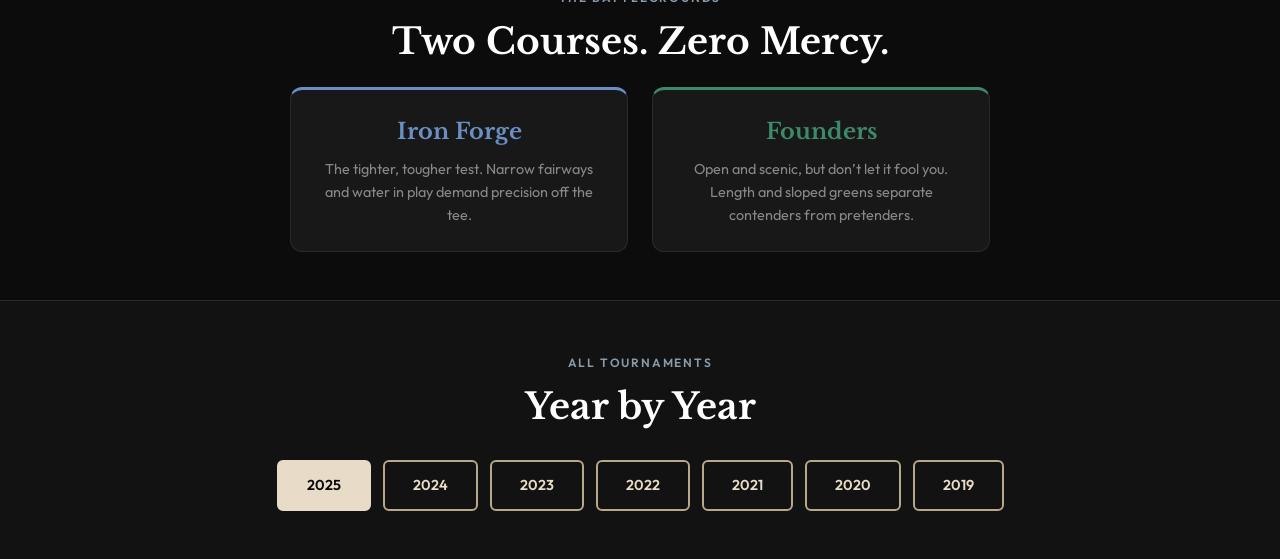
==== commit cf1f1376: "Redesign: darker palette, new hero, gallery page, 2026 pairings - Rename "Penn National" to "Penn Na" ====
--- a/golf-tournament/index.html
+++ b/golf-tournament/index.html
@@ -3,8 +3,8 @@
 <head>
   <meta charset="UTF-8">
   <meta name="viewport" content="width=device-width, initial-scale=1.0">
-  <meta name="description" content="Penn National Golf Tournament — An annual buddies' golf trip at Penn National Golf Club in Fayetteville, PA.">
-  <title>Penn National Golf Tournament</title>
+  <meta name="description" content="Penn Nat Golf Tournament — An annual buddies' golf trip at Penn National Golf Club in Fayetteville, PA.">
+  <title>Penn Nat Golf Tournament</title>
   <link rel="stylesheet" href="styles.css">
 </head>
 <body>
@@ -18,16 +18,12 @@
     <section class="hero" aria-label="Tournament welcome">
       <div class="hero-content">
         <p class="hero-eyebrow">Penn National Golf Club &bull; Fayetteville, PA</p>
-        <h1>Penn<br><span>National</span></h1>
-        <div class="hero-divider" aria-hidden="true">
-          <span class="hero-divider-line"></span>
-          <span class="hero-diamond">&#9670; &#9670; &#9670;</span>
-          <span class="hero-divider-line"></span>
-        </div>
-        <p class="hero-tagline">The Annual Buddies' Golf Tournament</p>
+        <h1>Penn Nat</h1>
+        <p class="hero-tagline">The YETI Awaits</p>
         <div class="hero-cta">
           <a href="2025.html" class="btn btn-gold">2025 Results</a>
           <a href="record-books.html" class="btn btn-outline">Record Books</a>
+          <a href="2026-pairings.html" class="btn btn-outline">2026 Pairings</a>
         </div>
       </div>
     </section>
@@ -75,18 +71,6 @@
               alternating between Better Ball and 2-Man Scramble, with teams reshuffled every round.
               Then Sunday morning: individual stroke play. No partner. No excuses.
             </p>
-            <p>
-              The scorecards only tell half the story. This is about the side bets, the post-round
-              stories, and the rivalries that grow taller every year.
-            </p>
-          </div>
-          <div class="about-visual">
-            <div class="pull-quote">
-              <blockquote>
-                Surrounded by Pennsylvania cornfields under a summer sky &mdash; this is the trip everyone talks about all winter.
-              </blockquote>
-              <cite>&#8212; Penn National Golf Club, Fayetteville, PA</cite>
-            </div>
           </div>
         </div>
       </div>
@@ -111,7 +95,7 @@
           <a href="players.html" class="feature-card" style="text-decoration:none;color:inherit">
             <div class="feature-card-icon">&#127947;</div>
             <h3>Player Profiles</h3>
-            <p>Career stats for every competitor who&rsquo;s teed it up at Penn National.</p>
+            <p>Career stats for every competitor who&rsquo;s teed it up at Penn Nat.</p>
           </a>
         </div>
       </div>
--- a/golf-tournament/styles.css
+++ b/golf-tournament/styles.css
@@ -1,28 +1,31 @@
 /* ═══════════════════════════════════════════════════════════════════════════
-   Penn National Golf Tournament — styles.css
-   Design: Sports leaderboard meets poker night energy
+   Penn Nat Golf Tournament — styles.css
+   Design: Classic Green & Cream
    ═══════════════════════════════════════════════════════════════════════════ */
 
 /* ── Google Fonts ─────────────────────────────────────────────────────────── */
-@import url('https://fonts.googleapis.com/css2?family=Playfair+Display:ital,wght@0,400;0,600;0,700;0,800;1,400&family=Source+Sans+3:wght@300;400;500;600;700&display=swap');
+@import url('https://fonts.googleapis.com/css2?family=Libre+Baskerville:ital,wght@0,400;0,700;1,400&family=Outfit:wght@300;400;500;600;700&display=swap');
 
 /* ── CSS Custom Properties ────────────────────────────────────────────────── */
 :root {
-  /* Base palette */
-  --black:         #111111;
-  --dark-bg:       #1a1a1a;
-  --dark-1:        #1c1c1c;
-  --dark-2:        #222222;
-  --dark-3:        #2a2a2a;
-  --dark-4:        #333333;
-  --dark-green:    #1a3c2a;
-  --green-accent:  #2d5a3f;
-
-  /* Gold / Amber accent */
-  --gold:          #c9a96e;
-  --gold-bright:   #dbbf8a;
-  --gold-dim:      #a08450;
-  --gold-pale:     #f0e4cc;
+  /* Base palette — neutral near-black */
+  --black:         #080808;
+  --dark-bg:       #0c0c0c;
+  --dark-1:        #121212;
+  --dark-2:        #181818;
+  --dark-3:        #1e1e1e;
+  --dark-4:        #2a2a2a;
+  --dark-green:    #060606;
+  --green-accent:  #2d6b44;
+
+  /* Cream accent (primary) */
+  --gold:          #e8dcc8;
+  --gold-bright:   #f5efe3;
+  --gold-dim:      #b8a88a;
+  --gold-pale:     #faf7f0;
+
+  /* Slate accent (secondary — labels, highlights) */
+  --accent-warm:   #8a9baa;
 
   /* Course colors */
   --founders:      #2d6a4f;
@@ -32,24 +35,24 @@
 
   /* Text */
   --white:         #ffffff;
-  --off-white:     #e8e4dc;
-  --gray:          #999999;
-  --gray-mid:      #777777;
-  --gray-dark:     #555555;
+  --off-white:     #e8e0d4;
+  --gray:          #888888;
+  --gray-mid:      #666666;
+  --gray-dark:     #444444;
 
   /* Rank badges */
-  --rank-gold:     linear-gradient(135deg, #d4a437, #f5d575, #c9a96e);
+  --rank-gold:     linear-gradient(135deg, #b8860b, #d4a437, #c9a96e);
   --rank-silver:   linear-gradient(135deg, #a0a0a0, #d0d0d0, #b0b0b0);
   --rank-bronze:   linear-gradient(135deg, #a0623a, #cd7f32, #b8733a);
 
   /* Scores */
   --score-good:    #4ade80;
   --score-bad:     #f87171;
-  --score-even:    #facc15;
+  --score-even:    #d4a437;
 
   /* Typography */
-  --font-display:  'Playfair Display', Georgia, serif;
-  --font-body:     'Source Sans 3', 'Source Sans Pro', system-ui, sans-serif;
+  --font-display:  'Libre Baskerville', Georgia, serif;
+  --font-body:     'Outfit', system-ui, sans-serif;
 
   /* Layout */
   --max-width:     1200px;
@@ -94,10 +97,10 @@
   position: fixed;
   top: 0; left: 0; right: 0;
   z-index: 1000;
-  background: rgba(26, 26, 26, 0.95);
+  background: rgba(12, 12, 12, 0.95);
   backdrop-filter: blur(16px);
   -webkit-backdrop-filter: blur(16px);
-  border-bottom: 1px solid rgba(201, 169, 110, 0.15);
+  border-bottom: 1px solid rgba(232, 220, 200, 0.12);
   transition: background 0.3s, border-color 0.3s;
 }
 
@@ -148,7 +151,7 @@
 .nav-links a:hover,
 .nav-links a.active {
   color: var(--gold);
-  background: rgba(201, 169, 110, 0.08);
+  background: rgba(232, 220, 200, 0.08);
 }
 
 /* Year dropdown */
@@ -175,7 +178,7 @@
 .nav-dropdown-btn:hover,
 .nav-dropdown.open .nav-dropdown-btn {
   color: var(--gold);
-  background: rgba(201, 169, 110, 0.08);
+  background: rgba(232, 220, 200, 0.08);
 }
 
 .nav-dropdown-arrow {
@@ -193,7 +196,7 @@
   top: calc(100% + 4px);
   left: 0;
   background: var(--dark-2);
-  border: 1px solid rgba(201, 169, 110, 0.15);
+  border: 1px solid rgba(232, 220, 200, 0.12);
   border-radius: var(--radius);
   padding: 0.25rem;
   min-width: 120px;
@@ -213,7 +216,7 @@
 }
 
 .nav-dropdown-menu a:hover {
-  background: rgba(201, 169, 110, 0.1);
+  background: rgba(232, 220, 200, 0.08);
   color: var(--gold);
 }
 
@@ -231,7 +234,7 @@
 /* ── Footer ───────────────────────────────────────────────────────────────── */
 #site-footer {
   background: var(--dark-1);
-  border-top: 1px solid rgba(201, 169, 110, 0.12);
+  border-top: 1px solid rgba(232, 220, 200, 0.10);
   padding: 2rem 0;
   text-align: center;
   color: var(--gray);
@@ -246,7 +249,7 @@
 }
 
 .page-header .section-label {
-  color: var(--gold);
+  color: var(--accent-warm);
   font-family: var(--font-body);
   font-size: 0.8rem;
   font-weight: 600;
@@ -271,7 +274,7 @@
 
 /* ── Section Utilities ────────────────────────────────────────────────────── */
 .section-label {
-  color: var(--gold);
+  color: var(--accent-warm);
   font-family: var(--font-body);
   font-size: 0.75rem;
   font-weight: 600;
@@ -290,7 +293,7 @@
 .gold-rule {
   width: 60px;
   height: 3px;
-  background: var(--gold);
+  background: var(--accent-warm);
   margin: 1rem 0;
   border-radius: 2px;
 }
@@ -329,7 +332,7 @@
 .tab-btn.active {
   color: var(--gold);
   border-bottom-color: var(--gold);
-  background: rgba(201, 169, 110, 0.06);
+  background: rgba(232, 220, 200, 0.06);
 }
 
 .tab-panel { display: none; }
@@ -437,7 +440,7 @@
 }
 
 .data-table tbody tr:hover {
-  background: rgba(201, 169, 110, 0.04);
+  background: rgba(232, 220, 200, 0.04);
 }
 
 .data-table tbody tr:nth-child(even) {
@@ -445,7 +448,7 @@
 }
 
 .data-table tbody tr:nth-child(even):hover {
-  background: rgba(201, 169, 110, 0.06);
+  background: rgba(232, 220, 200, 0.06);
 }
 
 /* Right-align numeric columns */
@@ -535,7 +538,7 @@
 }
 
 .record-list li:hover {
-  background: rgba(201, 169, 110, 0.04);
+  background: rgba(232, 220, 200, 0.04);
 }
 
 .record-list li::before {
@@ -580,7 +583,7 @@
 }
 
 .card:hover {
-  border-color: rgba(201, 169, 110, 0.25);
+  border-color: rgba(232, 220, 200, 0.2);
   transform: translateY(-2px);
   box-shadow: 0 8px 24px rgba(0, 0, 0, 0.3);
 }
@@ -601,7 +604,7 @@
 }
 
 .player-card:hover {
-  border-color: rgba(201, 169, 110, 0.2);
+  border-color: rgba(232, 220, 200, 0.15);
 }
 
 .player-card-header {
@@ -680,7 +683,7 @@
 }
 
 .player-card-toggle:hover {
-  background: rgba(201, 169, 110, 0.06);
+  background: rgba(232, 220, 200, 0.06);
 }
 
 /* ── Closest-to-Pin / Awards Section ──────────────────────────────────────── */
@@ -699,7 +702,7 @@
   border: 1px solid var(--dark-4);
   border-radius: var(--radius);
   padding: 1rem 1.25rem;
-  border-left: 3px solid var(--gold);
+  border-left: 3px solid var(--accent-warm);
 }
 
 .award-card-label {
@@ -749,7 +752,7 @@
   padding: 1rem 1.25rem;
   background: var(--dark-3);
   border-radius: var(--radius);
-  border-left: 3px solid var(--gold);
+  border-left: 3px solid var(--accent-warm);
 }
 
 .round-info-item {
@@ -767,90 +770,71 @@
 
 /* ── Hero (index.html) ────────────────────────────────────────────────────── */
 .hero {
-  min-height: 100vh;
+  min-height: 50vh;
   display: flex;
   align-items: center;
   justify-content: center;
   text-align: center;
-  padding: 6rem 2rem 4rem;
-  background:
-    radial-gradient(ellipse at 30% 20%, rgba(26, 60, 42, 0.5) 0%, transparent 60%),
-    radial-gradient(ellipse at 70% 80%, rgba(74, 111, 165, 0.15) 0%, transparent 50%),
-    var(--dark-bg);
+  padding: 7rem 2rem 3rem;
+  background: url('pano.webp') center center / cover no-repeat;
   position: relative;
+  overflow: hidden;
 }
 
 .hero::before {
   content: '';
   position: absolute;
   inset: 0;
-  background: radial-gradient(circle, rgba(201, 169, 110, 0.03) 1px, transparent 1px);
-  background-size: 32px 32px;
+  background: linear-gradient(180deg,
+    rgba(12, 12, 12, 0.85) 0%,
+    rgba(12, 12, 12, 0.65) 40%,
+    rgba(12, 12, 12, 0.75) 70%,
+    rgba(12, 12, 12, 0.92) 90%,
+    rgba(12, 12, 12, 1) 100%
+  );
   pointer-events: none;
+  z-index: 1;
 }
 
 .hero-content {
   position: relative;
-  z-index: 1;
+  z-index: 2;
   max-width: 700px;
 }
 
 .hero-eyebrow {
-  color: var(--gold);
+  color: var(--accent-warm);
   font-size: 0.85rem;
   font-weight: 600;
   text-transform: uppercase;
   letter-spacing: 0.15em;
-  margin-bottom: 1rem;
+  text-shadow: 0 1px 8px rgba(0, 0, 0, 0.6);
+  margin-bottom: 0.75rem;
   opacity: 0;
   animation: fadeUp 0.6s 0.1s forwards;
 }
 
 .hero h1 {
   font-family: var(--font-display);
-  font-size: clamp(3rem, 8vw, 5.5rem);
-  font-weight: 800;
+  font-size: clamp(2.5rem, 6vw, 4rem);
+  font-weight: 700;
   color: var(--white);
-  line-height: 1.05;
-  margin-bottom: 1rem;
+  line-height: 1.1;
+  margin-bottom: 0.75rem;
+  text-shadow: 0 2px 24px rgba(0, 0, 0, 0.7), 0 1px 6px rgba(0, 0, 0, 0.5);
   opacity: 0;
   animation: fadeUp 0.6s 0.25s forwards;
-}
-
-.hero h1 span {
-  color: var(--gold);
-}
-
-.hero-divider {
-  display: flex;
-  align-items: center;
-  justify-content: center;
-  gap: 1rem;
-  margin: 1.5rem 0;
-  opacity: 0;
-  animation: fadeUp 0.6s 0.4s forwards;
-}
-
-.hero-divider-line {
-  width: 60px;
-  height: 1px;
-  background: var(--gold-dim);
-}
-
-.hero-diamond {
-  color: var(--gold);
-  font-size: 0.5rem;
-  letter-spacing: 0.5rem;
 }
 
 .hero-tagline {
   font-family: var(--font-display);
   font-style: italic;
-  font-size: 1.2rem;
+  font-size: 1.1rem;
   color: var(--off-white);
-  margin-bottom: 2rem;
+  text-shadow: 0 1px 10px rgba(0, 0, 0, 0.5);
+  margin-bottom: 1.5rem;
   opacity: 0;
-  animation: fadeUp 0.6s 0.55s forwards;
+  animation: fadeUp 0.6s 0.4s forwards;
 }
 
 .hero-cta {
@@ -859,7 +843,7 @@
   justify-content: center;
   flex-wrap: wrap;
   opacity: 0;
-  animation: fadeUp 0.6s 0.7s forwards;
+  animation: fadeUp 0.6s 0.55s forwards;
 }
 
 /* ── Buttons ──────────────────────────────────────────────────────────────── */
@@ -898,7 +882,7 @@
 }
 
 .btn-outline:hover {
-  background: rgba(201, 169, 110, 0.1);
+  background: rgba(232, 220, 200, 0.1);
   border-color: var(--gold);
   color: var(--gold-bright);
 }
@@ -945,7 +929,7 @@
 .feature-card {
   background: var(--dark-2);
   border: 1px solid var(--dark-4);
-  border-top: 3px solid var(--gold);
+  border-top: 3px solid var(--accent-warm);
   border-radius: var(--radius-lg);
   padding: 2rem 1.5rem;
   text-align: center;
@@ -981,10 +965,17 @@
 }
 
 .about-inner {
-  display: grid;
-  grid-template-columns: 1.2fr 1fr;
-  gap: 3rem;
-  align-items: start;
+  max-width: 720px;
+  margin: 0 auto;
+  text-align: center;
+}
+
+.about-inner .gold-rule {
+  margin: 1rem auto;
+}
+
+.about-body p {
+  text-align: left;
 }
 
 .about-body p {
@@ -993,28 +984,6 @@
   font-size: 0.95rem;
 }
 
-.pull-quote {
-  background: var(--dark-2);
-  border-left: 3px solid var(--gold);
-  border-radius: 0 var(--radius-lg) var(--radius-lg) 0;
-  padding: 2rem;
-}
-
-.pull-quote blockquote {
-  font-family: var(--font-display);
-  font-style: italic;
-  font-size: 1.15rem;
-  color: var(--off-white);
-  line-height: 1.5;
-}
-
-.pull-quote cite {
-  display: block;
-  margin-top: 1rem;
-  color: var(--gold);
-  font-size: 0.85rem;
-  font-style: normal;
-}
 
 /* ── Footnotes ────────────────────────────────────────────────────────────── */
 .footnote {
@@ -1027,6 +996,130 @@
   border-left: 2px solid var(--gold-dim);
 }
 
+/* ── Gallery ──────────────────────────────────────────────────────────────── */
+.gallery-filters {
+  display: flex;
+  gap: 0.5rem;
+  flex-wrap: wrap;
+  margin-bottom: 2rem;
+}
+
+.gallery-filter-btn {
+  background: var(--dark-3);
+  border: 1px solid var(--dark-4);
+  color: var(--off-white);
+  font-family: var(--font-body);
+  font-size: 0.8rem;
+  font-weight: 500;
+  padding: 0.5rem 1rem;
+  border-radius: var(--radius);
+  cursor: pointer;
+  transition: all 0.2s;
+}
+
+.gallery-filter-btn:hover {
+  border-color: var(--gold-dim);
+  color: var(--gold);
+}
+
+.gallery-filter-btn.active {
+  background: var(--gold);
+  color: var(--black);
+  border-color: var(--gold);
+  font-weight: 600;
+}
+
+.gallery-grid {
+  display: grid;
+  grid-template-columns: repeat(auto-fill, minmax(280px, 1fr));
+  gap: 1rem;
+}
+
+.gallery-item {
+  border-radius: var(--radius-lg);
+  overflow: hidden;
+  cursor: pointer;
+  transition: transform 0.2s, box-shadow 0.2s;
+}
+
+.gallery-item:hover {
+  transform: translateY(-3px);
+  box-shadow: 0 8px 24px rgba(0, 0, 0, 0.4);
+}
+
+.gallery-item img {
+  width: 100%;
+  aspect-ratio: 4 / 3;
+  object-fit: cover;
+  display: block;
+}
+
+.gallery-placeholder {
+  aspect-ratio: 4 / 3;
+  background: var(--dark-2);
+  border: 1px solid var(--dark-4);
+  border-radius: var(--radius-lg);
+  display: flex;
+  flex-direction: column;
+  align-items: center;
+  justify-content: center;
+  gap: 0.5rem;
+}
+
+.gallery-placeholder-icon {
+  font-size: 2rem;
+  opacity: 0.3;
+}
+
+.gallery-placeholder-label {
+  font-size: 0.75rem;
+  font-weight: 600;
+  color: var(--gray-mid);
+  text-transform: uppercase;
+  letter-spacing: 0.1em;
+}
+
+/* Lightbox */
+.gallery-lightbox {
+  display: none;
+  position: fixed;
+  inset: 0;
+  z-index: 2000;
+  background: rgba(0, 0, 0, 0.92);
+  align-items: center;
+  justify-content: center;
+  padding: 2rem;
+}
+
+.gallery-lightbox.active {
+  display: flex;
+}
+
+.gallery-lightbox img {
+  max-width: 90vw;
+  max-height: 85vh;
+  object-fit: contain;
+  border-radius: var(--radius);
+}
+
+.lightbox-close {
+  position: absolute;
+  top: 1.5rem;
+  right: 1.5rem;
+  background: none;
+  border: none;
+  color: var(--off-white);
+  font-size: 2rem;
+  cursor: pointer;
+  line-height: 1;
+  padding: 0.5rem;
+  transition: color 0.2s;
+}
+
+.lightbox-close:hover {
+  color: var(--gold);
+}
+
 /* ── Empty State ──────────────────────────────────────────────────────────── */
 .empty-state {
   text-align: center;
@@ -1067,7 +1160,6 @@
 /* ── Responsive ───────────────────────────────────────────────────────────── */
 @media (max-width: 900px) {
   .stats-grid { grid-template-columns: repeat(2, 1fr); }
-  .about-inner { grid-template-columns: 1fr; }
   .player-grid { grid-template-columns: repeat(auto-fill, minmax(260px, 1fr)); }
   .awards-grid { grid-template-columns: 1fr; }
 }
@@ -1127,7 +1219,7 @@
     position: absolute;
     top: 0; right: 0; bottom: 0;
     width: 24px;
-    background: linear-gradient(to right, transparent, rgba(26, 26, 26, 0.8));
+    background: linear-gradient(to right, transparent, rgba(12, 12, 12, 0.8));
     pointer-events: none;
     border-radius: 0 var(--radius-lg) var(--radius-lg) 0;
   }
@@ -1154,21 +1246,13 @@
     word-break: break-word;
   }
 
-  /* About section pull quote */
-  .pull-quote {
-    padding: 1.25rem;
-  }
-
-  .pull-quote blockquote {
-    font-size: 1rem;
-  }
 }
 
 @media (max-width: 600px) {
   .stats-grid { grid-template-columns: 1fr 1fr; gap: 1.25rem; }
   .feature-grid { grid-template-columns: 1fr; }
   .player-grid { grid-template-columns: 1fr; }
-  .hero h1 { font-size: 2.75rem; }
+  .hero h1 { font-size: 2.25rem; }
   .round-tabs { gap: 0.35rem; }
   .round-tab-btn { font-size: 0.72rem; padding: 0.4rem 0.7rem; }
 
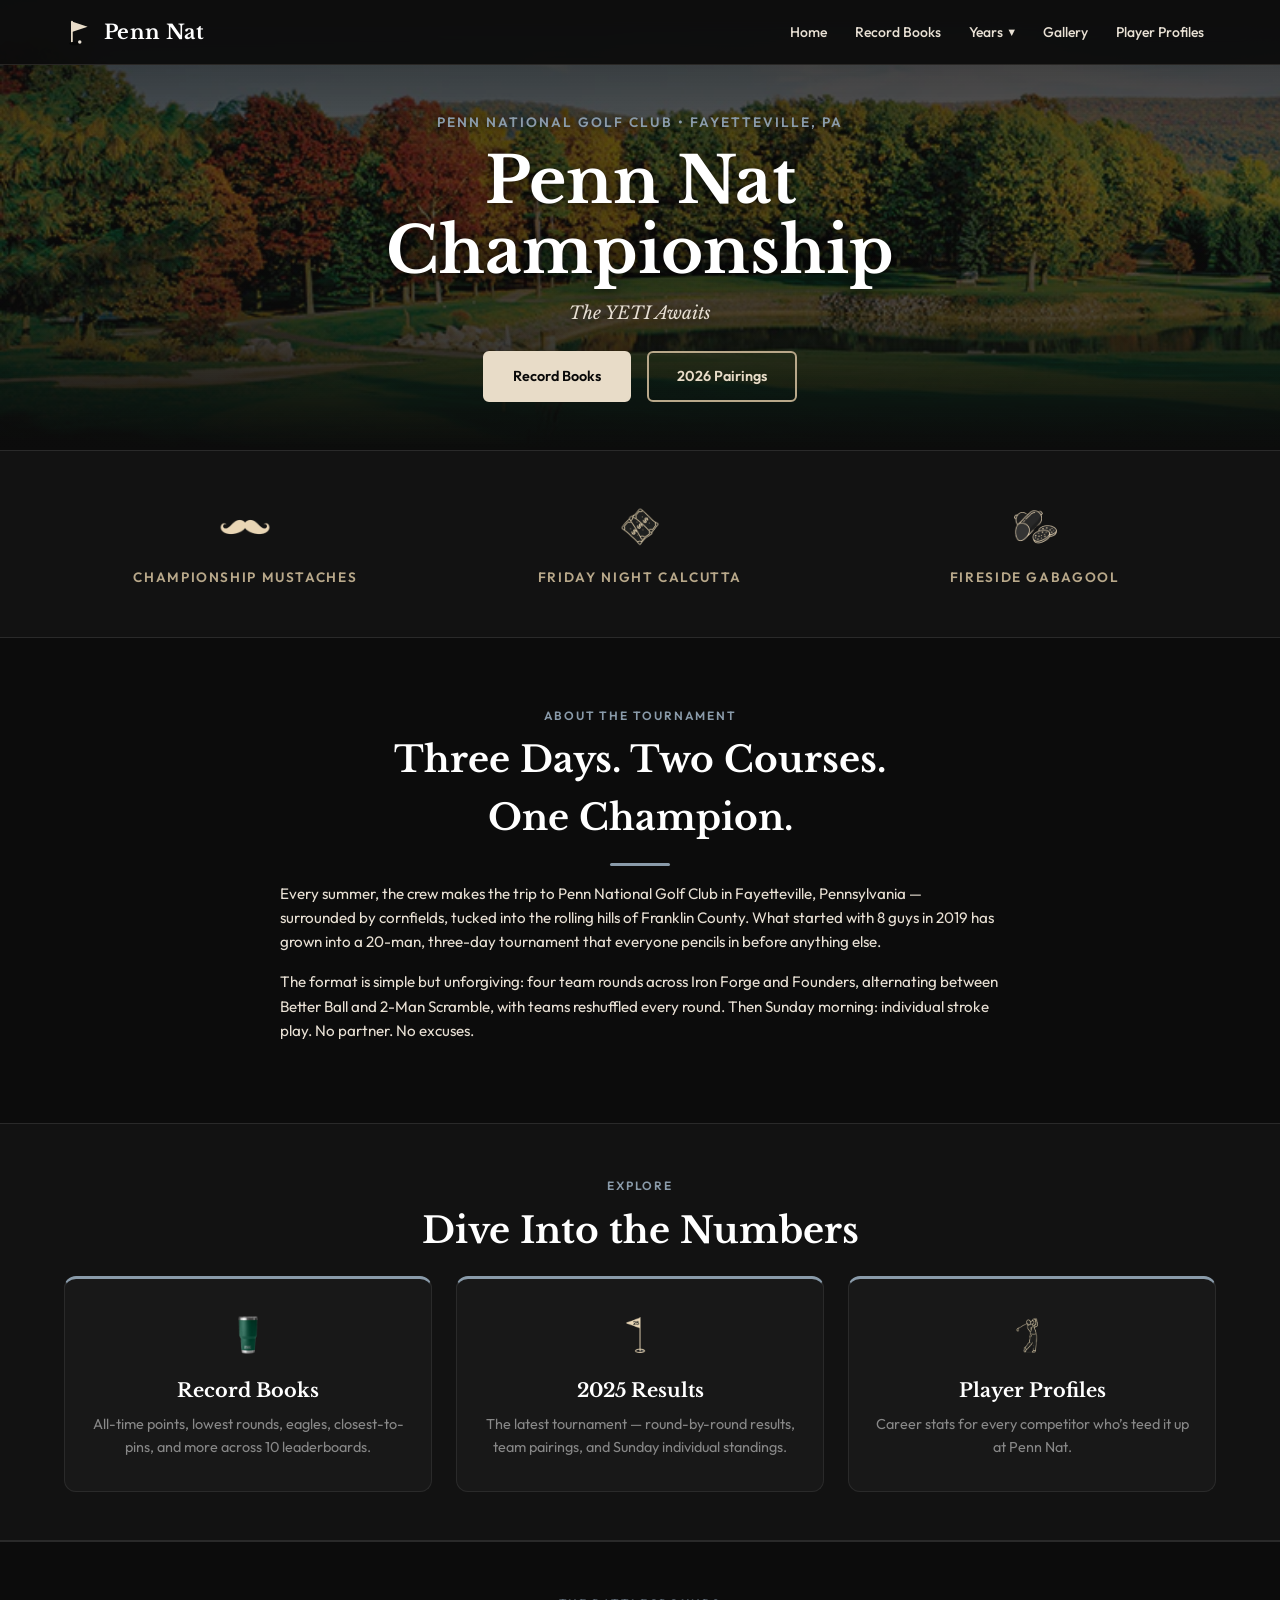
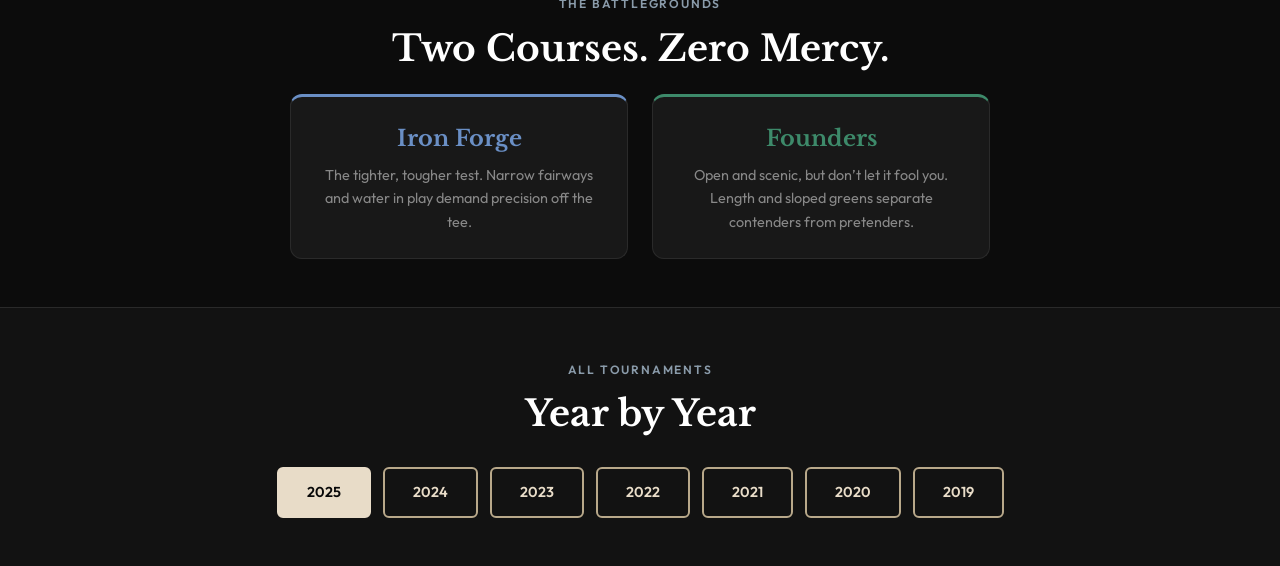
==== commit 687df522: "updates" ====
--- a/golf-tournament/index.html
+++ b/golf-tournament/index.html
@@ -3,8 +3,8 @@
 <head>
   <meta charset="UTF-8">
   <meta name="viewport" content="width=device-width, initial-scale=1.0">
-  <meta name="description" content="Penn Nat Golf Tournament — An annual buddies' golf trip at Penn National Golf Club in Fayetteville, PA.">
-  <title>Penn Nat Golf Tournament</title>
+  <meta name="description" content="Penn Nat Championship — An annual buddies' golf trip at Penn National Golf Club in Fayetteville, PA.">
+  <title>Penn Nat Championship</title>
   <link rel="stylesheet" href="styles.css">
 </head>
 <body>
@@ -18,11 +18,10 @@
     <section class="hero" aria-label="Tournament welcome">
       <div class="hero-content">
         <p class="hero-eyebrow">Penn National Golf Club &bull; Fayetteville, PA</p>
-        <h1>Penn Nat</h1>
+        <h1>Penn Nat Championship</h1>
         <p class="hero-tagline">The YETI Awaits</p>
         <div class="hero-cta">
-          <a href="2025.html" class="btn btn-gold">2025 Results</a>
-          <a href="record-books.html" class="btn btn-outline">Record Books</a>
+          <a href="record-books.html" class="btn btn-gold">Record Books</a>
           <a href="2026-pairings.html" class="btn btn-outline">2026 Pairings</a>
         </div>
       </div>
@@ -33,20 +32,16 @@
       <div class="container">
         <div class="stats-grid">
           <div class="stat-item animate-on-scroll">
-            <div class="stat-number">7</div>
-            <div class="stat-label">Years Running</div>
+            <img class="stat-icon" src="mustache.png" alt="Mustache icon">
+            <div class="stat-label">Championship Mustaches</div>
           </div>
           <div class="stat-item animate-on-scroll" style="transition-delay:0.1s">
-            <div class="stat-number">40+</div>
-            <div class="stat-label">Players All-Time</div>
+            <img class="stat-icon" src="money.png" alt="Cash icon">
+            <div class="stat-label">Friday Night Calcutta</div>
           </div>
           <div class="stat-item animate-on-scroll" style="transition-delay:0.2s">
-            <div class="stat-number">2</div>
-            <div class="stat-label">Championship Courses</div>
-          </div>
-          <div class="stat-item animate-on-scroll" style="transition-delay:0.3s">
-            <div class="stat-number">5</div>
-            <div class="stat-label">Rounds Per Trip</div>
+            <img class="stat-icon" src="gabagool.png" alt="Gabagool icon">
+            <div class="stat-label">Fireside Gabagool</div>
           </div>
         </div>
       </div>
@@ -83,17 +78,17 @@
         <h2 class="section-title">Dive Into the Numbers</h2>
         <div class="feature-grid">
           <a href="record-books.html" class="feature-card" style="text-decoration:none;color:inherit">
-            <div class="feature-card-icon">&#127942;</div>
+            <div class="feature-card-icon"><img src="yeti-no-background.png" alt="YETI Trophy" style="width:48px;height:auto;margin:0 auto;border-radius:4px"></div>
             <h3>Record Books</h3>
             <p>All-time points, lowest rounds, eagles, closest-to-pins, and more across 10 leaderboards.</p>
           </a>
           <a href="2025.html" class="feature-card" style="text-decoration:none;color:inherit">
-            <div class="feature-card-icon">&#9971;</div>
+            <div class="feature-card-icon"><img src="flag.png" alt="Golf flag icon" style="width:48px;height:auto;margin:0 auto"></div>
             <h3>2025 Results</h3>
             <p>The latest tournament &mdash; round-by-round results, team pairings, and Sunday individual standings.</p>
           </a>
           <a href="players.html" class="feature-card" style="text-decoration:none;color:inherit">
-            <div class="feature-card-icon">&#127947;</div>
+            <div class="feature-card-icon"><img src="golf.png" alt="Golfer icon" style="width:48px;height:auto;margin:0 auto"></div>
             <h3>Player Profiles</h3>
             <p>Career stats for every competitor who&rsquo;s teed it up at Penn Nat.</p>
           </a>
--- a/golf-tournament/styles.css
+++ b/golf-tournament/styles.css
@@ -776,9 +776,27 @@
   justify-content: center;
   text-align: center;
   padding: 7rem 2rem 3rem;
-  background: url('pano.webp') center center / cover no-repeat;
   position: relative;
   overflow: hidden;
+  background: var(--dark-bg);
+}
+
+/* Panning background image */
+.hero::after {
+  content: '';
+  position: absolute;
+  inset: -5% 0;
+  width: 160%;
+  height: 110%;
+  background: url('pano.webp') left center / cover no-repeat;
+  animation: heroPan 30s ease-in-out infinite alternate;
+  will-change: transform;
+  z-index: 0;
+}
+
+@keyframes heroPan {
+  0%   { transform: translateX(0); }
+  100% { transform: translateX(-37.5%); }
 }
 
 .hero::before {
@@ -897,9 +915,16 @@
 
 .stats-grid {
   display: grid;
-  grid-template-columns: repeat(4, 1fr);
+  grid-template-columns: repeat(3, 1fr);
   gap: 2rem;
   text-align: center;
+}
+
+.stat-icon {
+  width: 56px;
+  height: 56px;
+  margin: 0 auto 0.75rem;
+  display: block;
 }
 
 .stat-number {
@@ -911,11 +936,11 @@
 }
 
 .stat-label {
-  color: var(--gray);
-  font-size: 0.8rem;
-  font-weight: 500;
+  color: var(--gold-dim);
+  font-size: 0.85rem;
+  font-weight: 600;
   text-transform: uppercase;
-  letter-spacing: 0.1em;
+  letter-spacing: 0.12em;
   margin-top: 0.4rem;
 }
 
@@ -1120,6 +1145,70 @@
   color: var(--gold);
 }
 
+/* ── 5-Year Veteran Badge ────────────────────────────────────────────────── */
+.badge-5yr {
+  display: inline-flex;
+  align-items: center;
+  justify-content: center;
+  width: 18px;
+  height: 18px;
+  border-radius: 50%;
+  background: var(--accent-warm);
+  color: var(--black);
+  font-size: 0.65rem;
+  font-weight: 700;
+  margin-left: 0.25rem;
+  vertical-align: middle;
+  line-height: 1;
+  flex-shrink: 0;
+  position: relative;
+  top: -1px;
+}
+
+/* Smaller badge in tight table contexts */
+.data-table .badge-5yr,
+.record-list .badge-5yr {
+  width: 16px;
+  height: 16px;
+  font-size: 0.6rem;
+}
+
+/* ── Champion Badge (YETI mug) ───────────────────────────────────────────── */
+.badge-champ {
+  display: inline-block;
+  width: 18px;
+  height: 18px;
+  border-radius: 50%;
+  overflow: hidden;
+  margin-left: 0.25rem;
+  vertical-align: middle;
+  position: relative;
+  top: -1px;
+  flex-shrink: 0;
+}
+
+.badge-champ img {
+  width: 100%;
+  height: 100%;
+  object-fit: cover;
+}
+
+/* Smaller in tight table contexts */
+.data-table .badge-champ,
+.record-list .badge-champ {
+  width: 16px;
+  height: 16px;
+}
+
+/* YETI trophy image replacing emoji */
+.yeti-trophy {
+  width: 64px;
+  height: auto;
+  margin: 0 auto 0.5rem;
+  display: block;
+  border-radius: var(--radius);
+}
+
 /* ── Empty State ──────────────────────────────────────────────────────────── */
 .empty-state {
   text-align: center;
@@ -1159,7 +1248,7 @@
 
 /* ── Responsive ───────────────────────────────────────────────────────────── */
 @media (max-width: 900px) {
-  .stats-grid { grid-template-columns: repeat(2, 1fr); }
+  .stats-grid { grid-template-columns: repeat(3, 1fr); }
   .player-grid { grid-template-columns: repeat(auto-fill, minmax(260px, 1fr)); }
   .awards-grid { grid-template-columns: 1fr; }
 }
@@ -1249,7 +1338,7 @@
 }
 
 @media (max-width: 600px) {
-  .stats-grid { grid-template-columns: 1fr 1fr; gap: 1.25rem; }
+  .stats-grid { grid-template-columns: 1fr; gap: 1.5rem; }
   .feature-grid { grid-template-columns: 1fr; }
   .player-grid { grid-template-columns: 1fr; }
   .hero h1 { font-size: 2.25rem; }
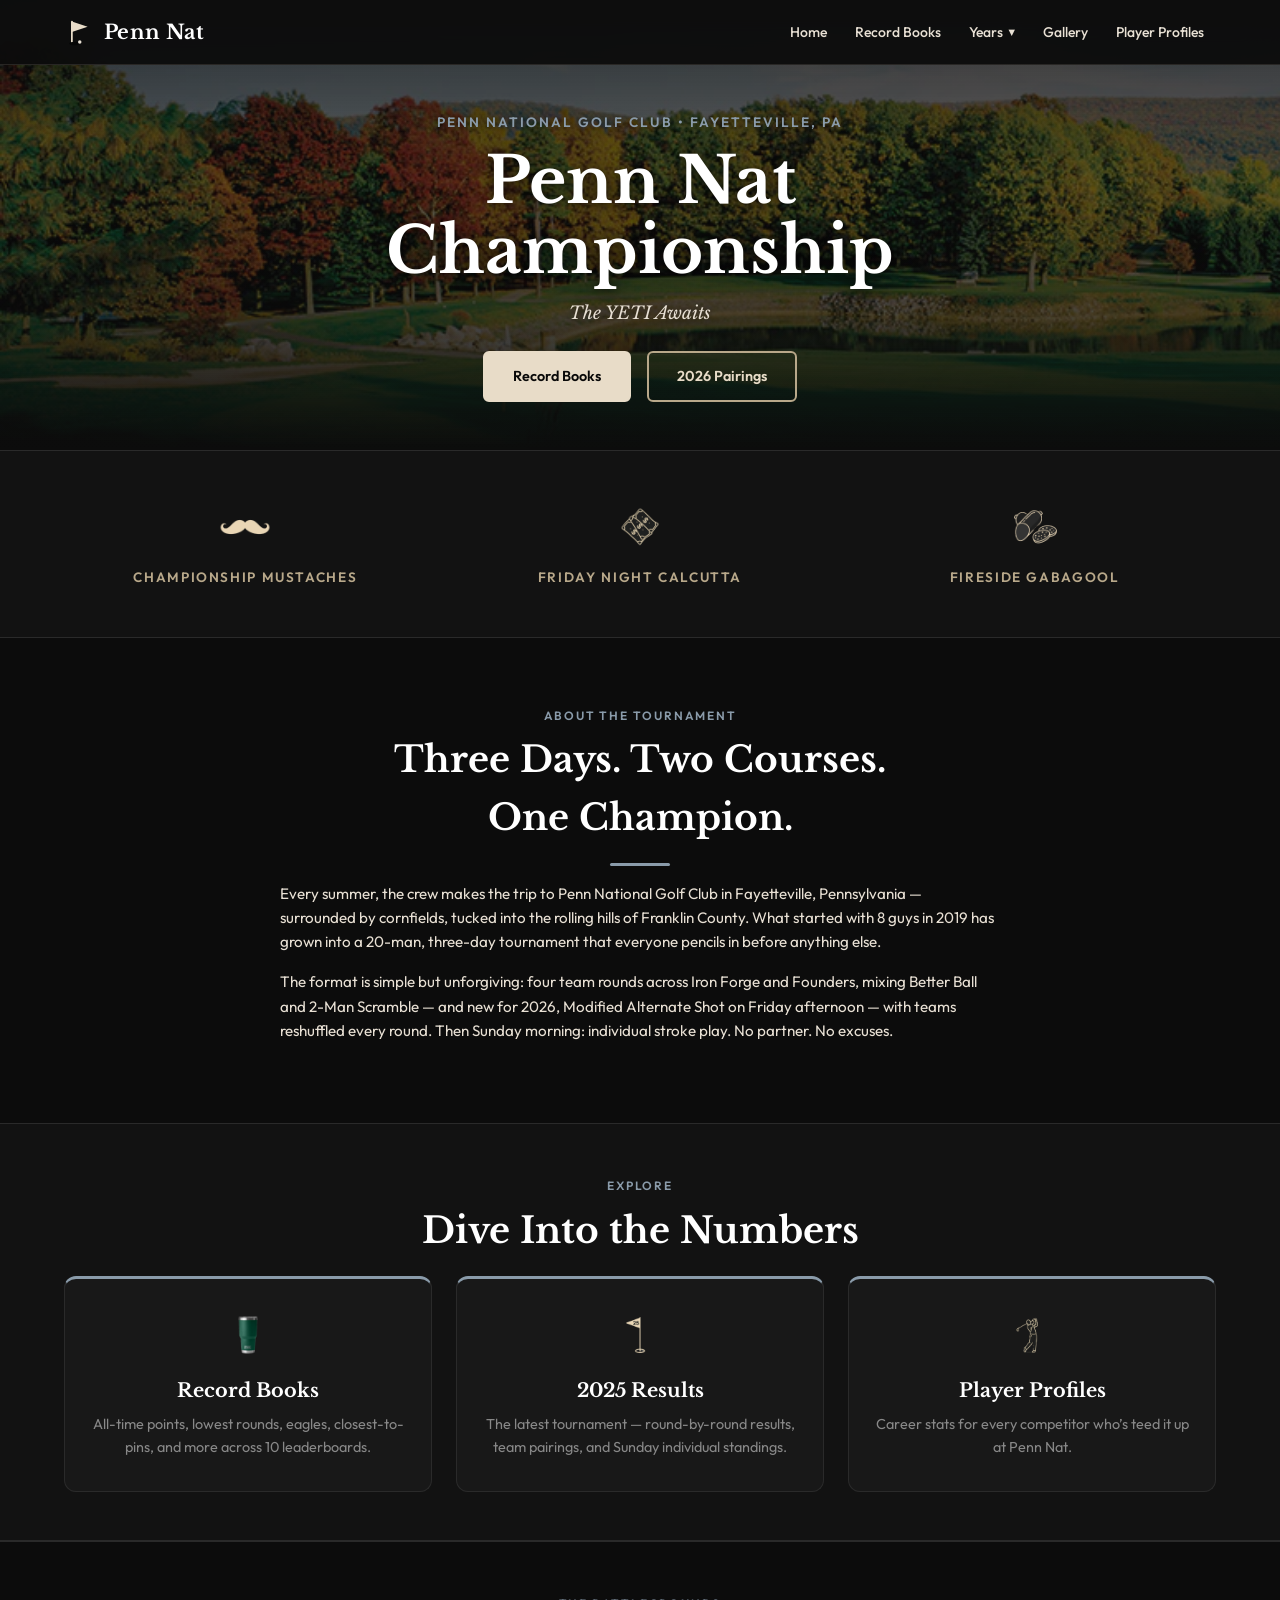
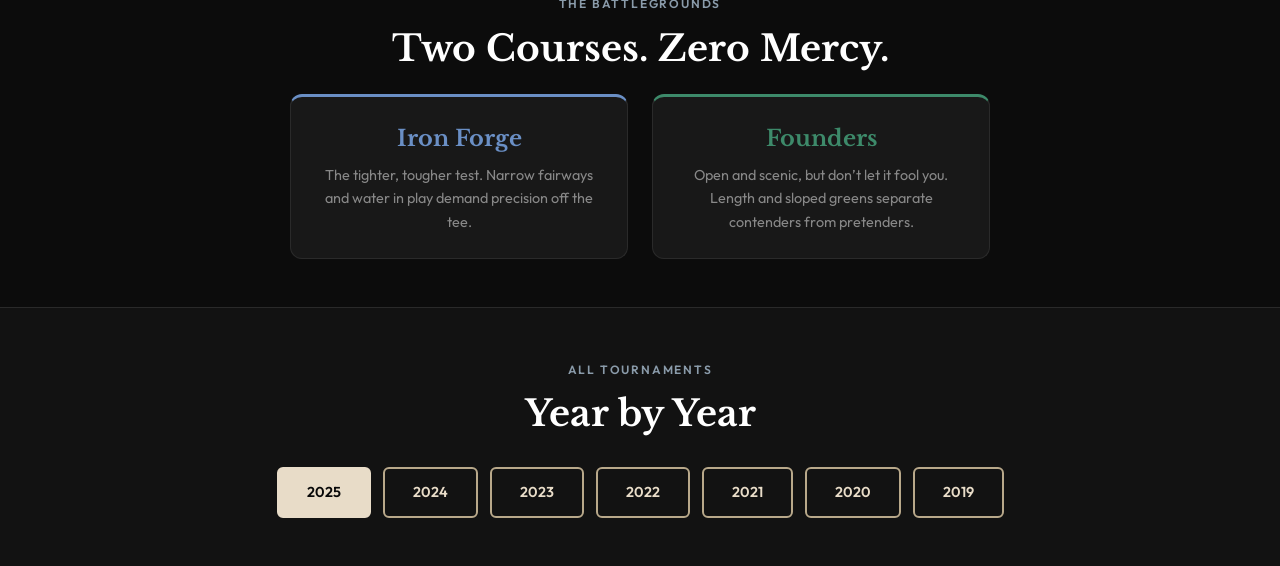
==== commit 9f367783: "Add 2026 pairings, 2025 results, and Bret Custer as 2025 champion - Build out 2026 pairings page: 4 " ====
--- a/golf-tournament/index.html
+++ b/golf-tournament/index.html
@@ -63,7 +63,8 @@
             </p>
             <p>
               The format is simple but unforgiving: four team rounds across Iron Forge and Founders,
-              alternating between Better Ball and 2-Man Scramble, with teams reshuffled every round.
+              mixing Better Ball and 2-Man Scramble &mdash; and new for 2026, Modified Alternate Shot
+              on Friday afternoon &mdash; with teams reshuffled every round.
               Then Sunday morning: individual stroke play. No partner. No excuses.
             </p>
           </div>
--- a/golf-tournament/styles.css
+++ b/golf-tournament/styles.css
@@ -1021,6 +1021,27 @@
   border-left: 2px solid var(--gold-dim);
 }
 
+/* ── Pairings (2026) ──────────────────────────────────────────────────────── */
+.pairings-table .team-num {
+  text-align: center;
+  font-weight: 700;
+  color: var(--gold);
+  font-variant-numeric: tabular-nums;
+  vertical-align: middle;
+}
+
+.pairings-table .team-hcp {
+  text-align: right;
+  font-variant-numeric: tabular-nums;
+  font-weight: 600;
+  vertical-align: middle;
+}
+
+/* Group each 2-man team visually: no zebra striping, thin rule between teams */
+.pairings-table tbody tr:nth-child(even) { background: transparent; }
+.pairings-table tbody tr.team-start td { border-top: 1px solid var(--dark-4); }
+.pairings-table tbody tr:first-child.team-start td { border-top: none; }
+
 /* ── Gallery ──────────────────────────────────────────────────────────────── */
 .gallery-filters {
   display: flex;
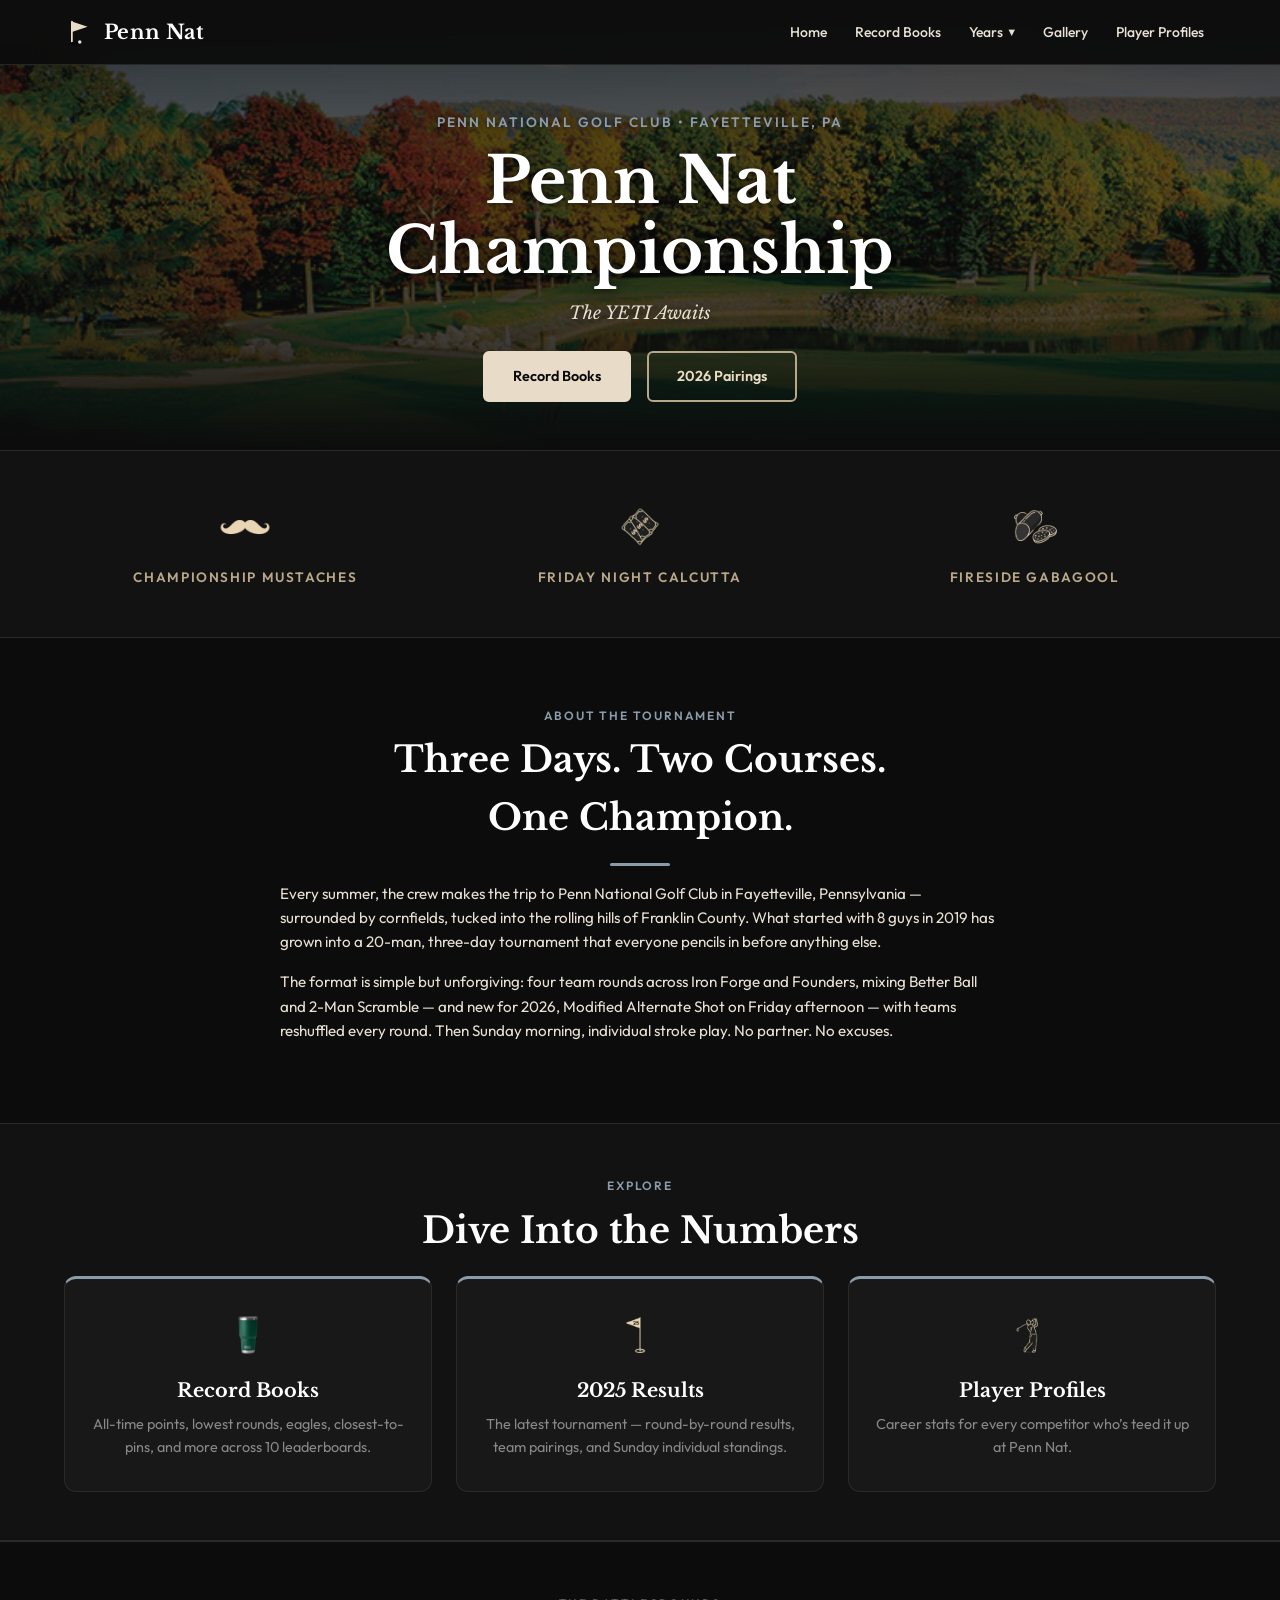
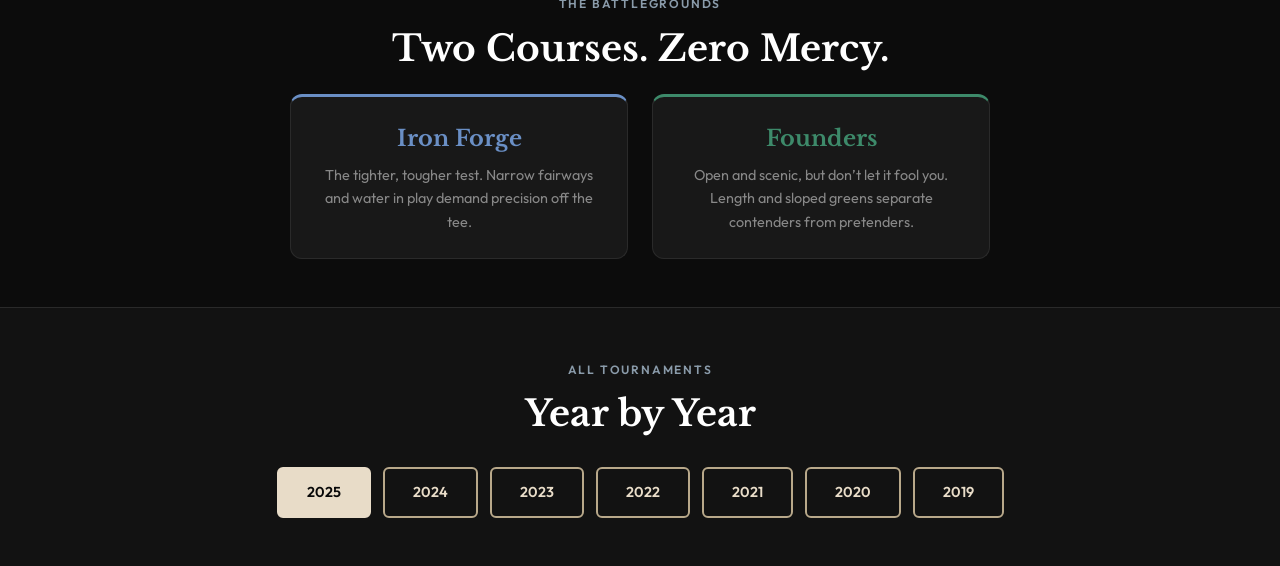
==== commit b8ddd773: "Update index.html" ====
--- a/golf-tournament/index.html
+++ b/golf-tournament/index.html
@@ -65,7 +65,7 @@
               The format is simple but unforgiving: four team rounds across Iron Forge and Founders,
               mixing Better Ball and 2-Man Scramble &mdash; and new for 2026, Modified Alternate Shot
               on Friday afternoon &mdash; with teams reshuffled every round.
-              Then Sunday morning: individual stroke play. No partner. No excuses.
+              Then Sunday morning, individual stroke play. No partner. No excuses.
             </p>
           </div>
         </div>
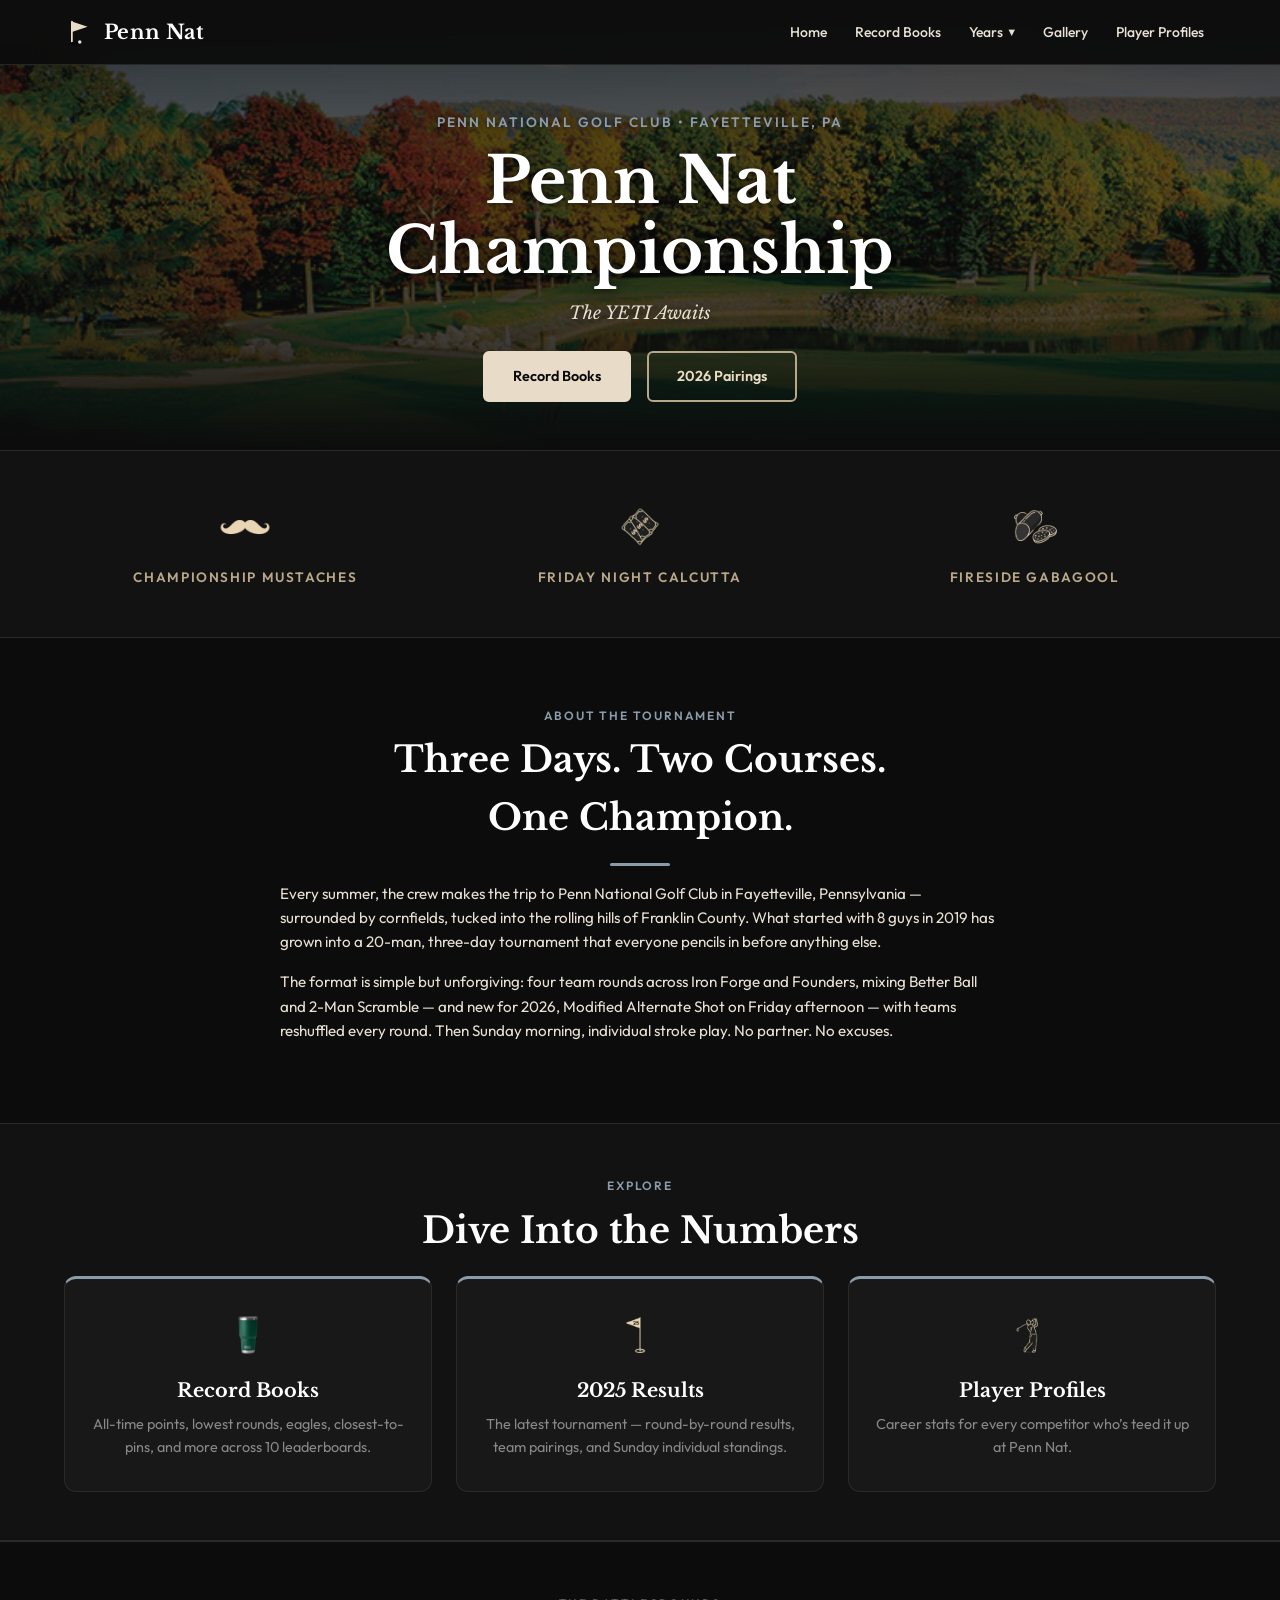
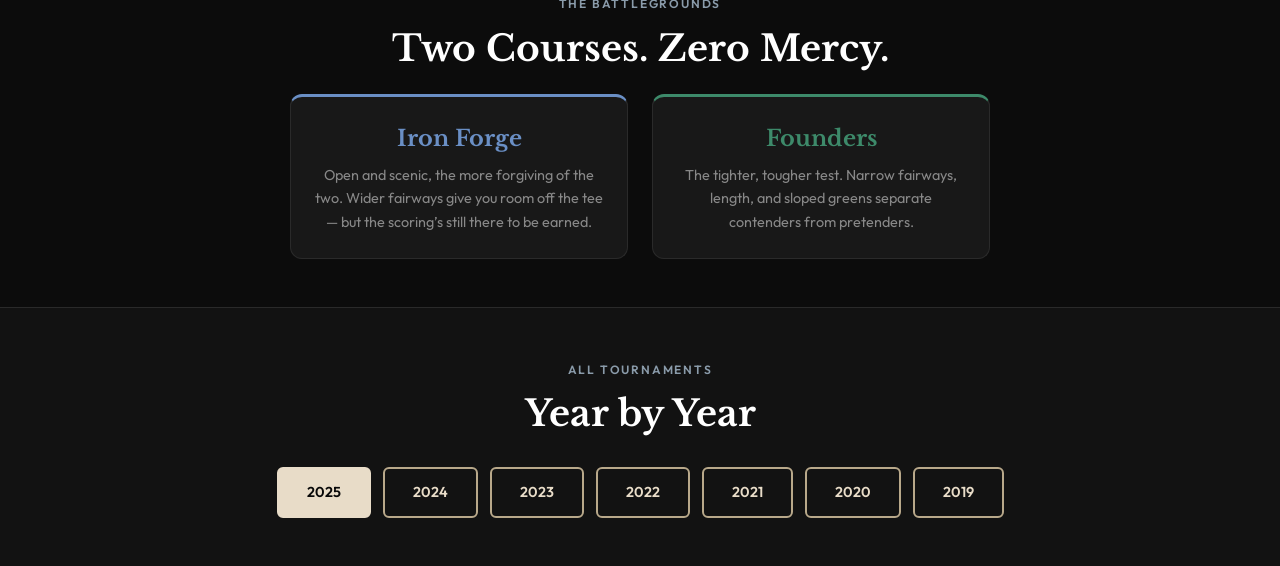
==== commit d0ce4461: "Add gallery photos to repo, expand collage, fix course descriptions - Commit the pics/ folder (26 to" ====
--- a/golf-tournament/index.html
+++ b/golf-tournament/index.html
@@ -105,11 +105,11 @@
         <div class="feature-grid" style="max-width:700px;margin:0 auto">
           <div class="card animate-on-scroll" style="border-top:3px solid var(--iron-forge-light);text-align:center">
             <h3 style="font-family:var(--font-display);font-size:1.4rem;color:var(--iron-forge-light);margin-bottom:0.5rem">Iron Forge</h3>
-            <p style="color:var(--gray);font-size:0.9rem">The tighter, tougher test. Narrow fairways and water in play demand precision off the tee.</p>
+            <p style="color:var(--gray);font-size:0.9rem">Open and scenic, the more forgiving of the two. Wider fairways give you room off the tee &mdash; but the scoring&rsquo;s still there to be earned.</p>
           </div>
           <div class="card animate-on-scroll" style="transition-delay:0.1s;border-top:3px solid var(--founders-light);text-align:center">
             <h3 style="font-family:var(--font-display);font-size:1.4rem;color:var(--founders-light);margin-bottom:0.5rem">Founders</h3>
-            <p style="color:var(--gray);font-size:0.9rem">Open and scenic, but don&rsquo;t let it fool you. Length and sloped greens separate contenders from pretenders.</p>
+            <p style="color:var(--gray);font-size:0.9rem">The tighter, tougher test. Narrow fairways, length, and sloped greens separate contenders from pretenders.</p>
           </div>
         </div>
       </div>
